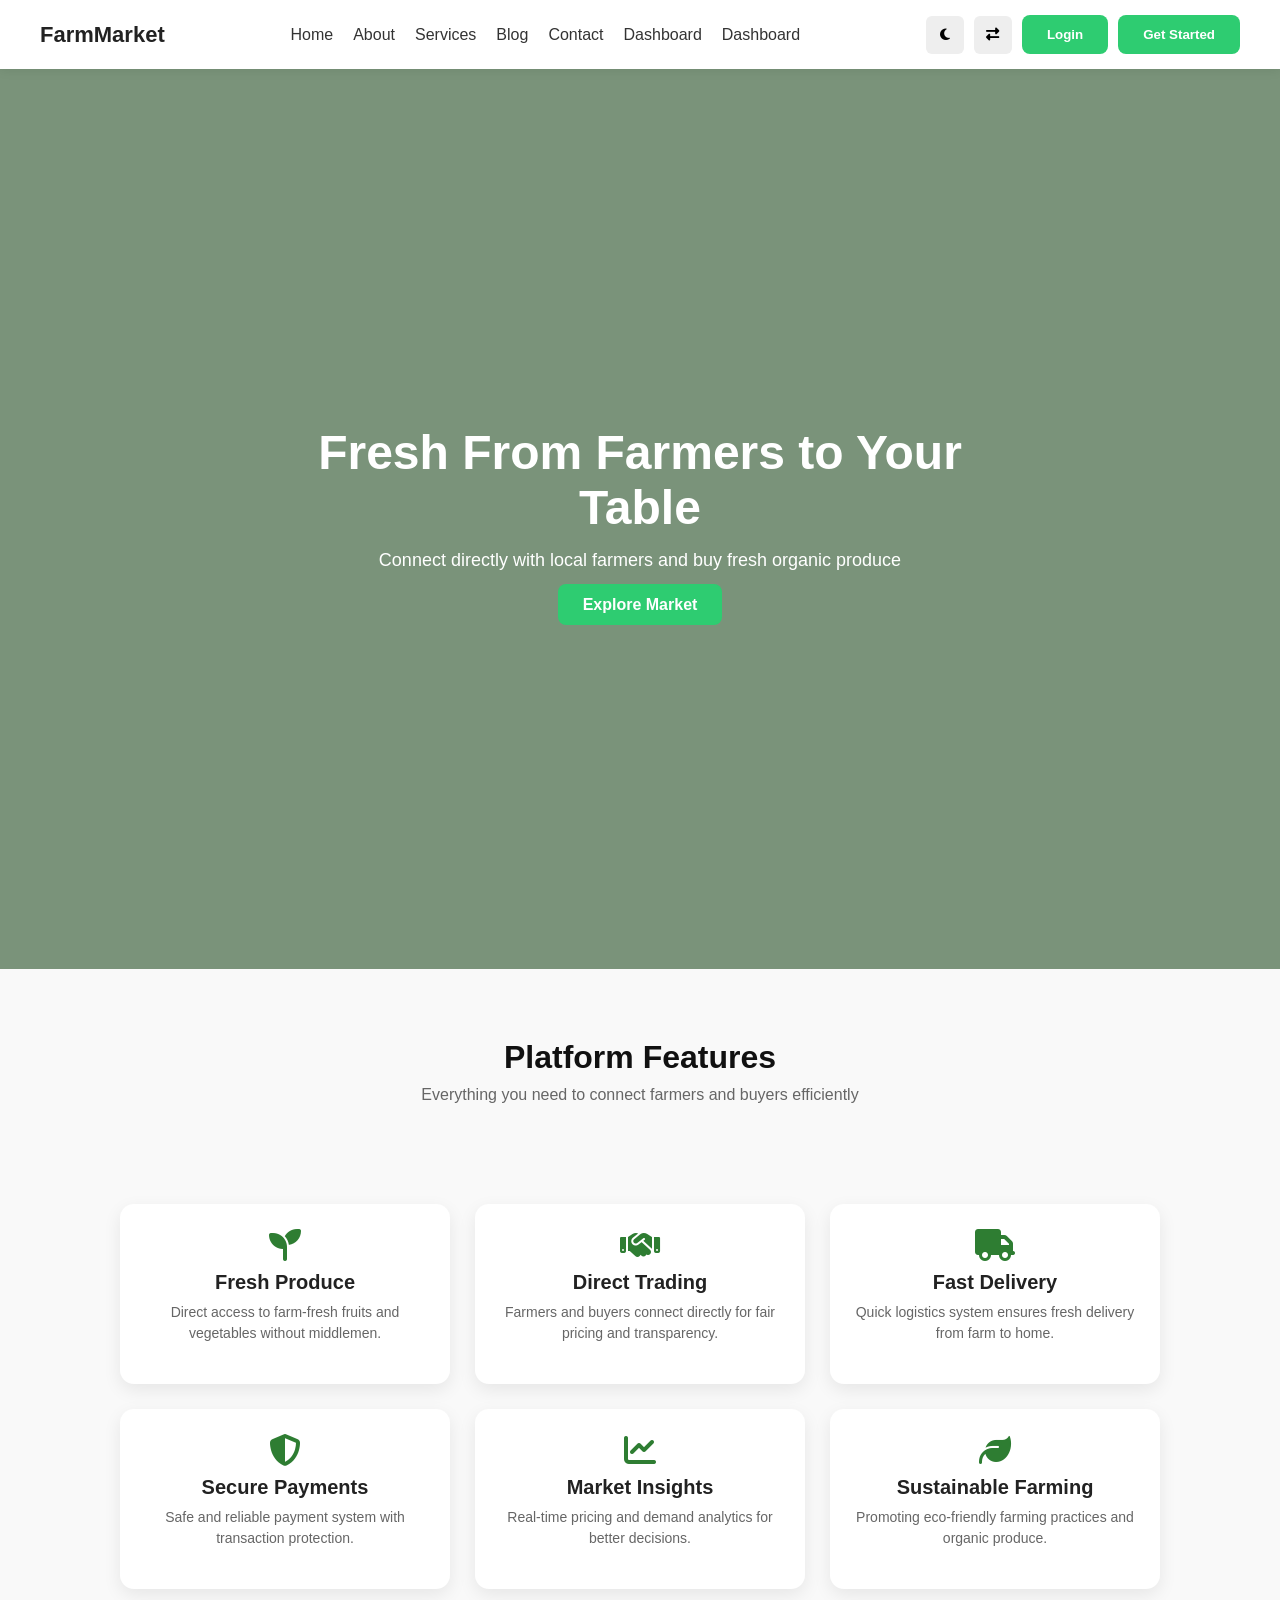
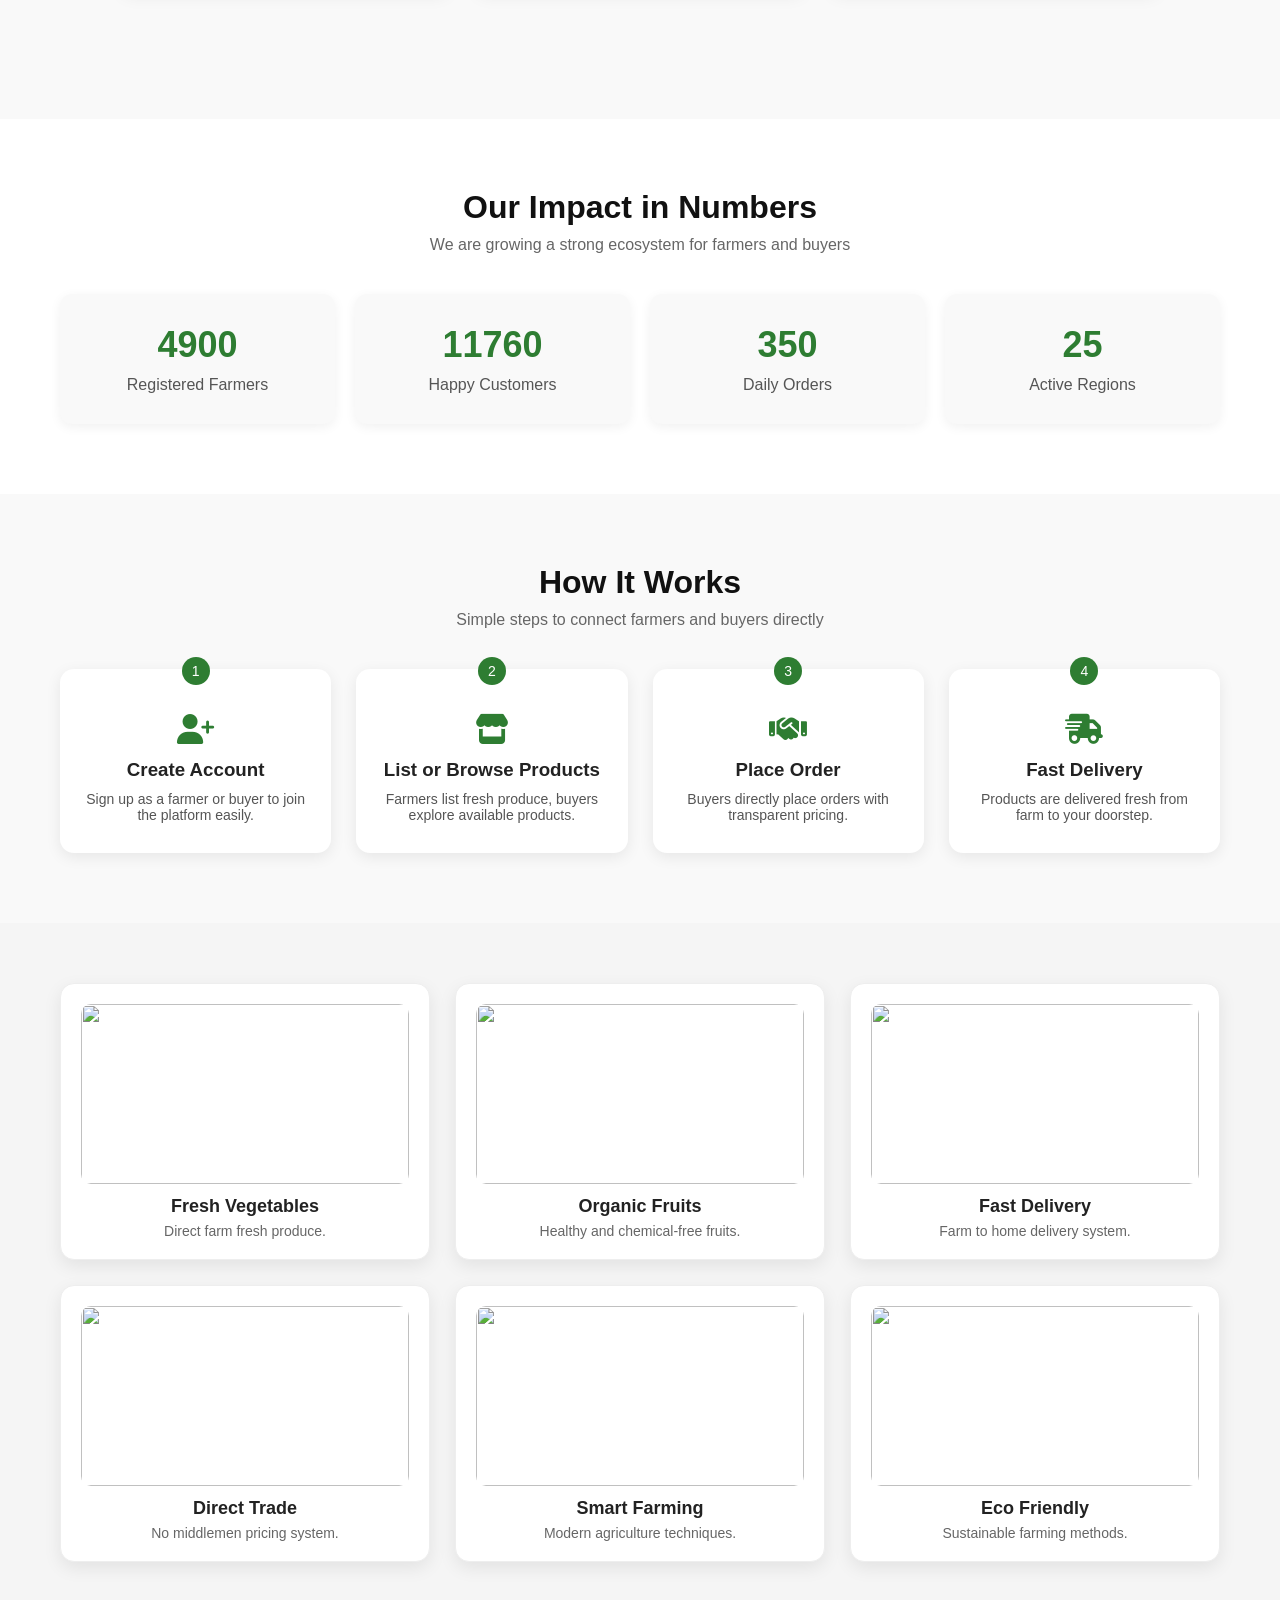
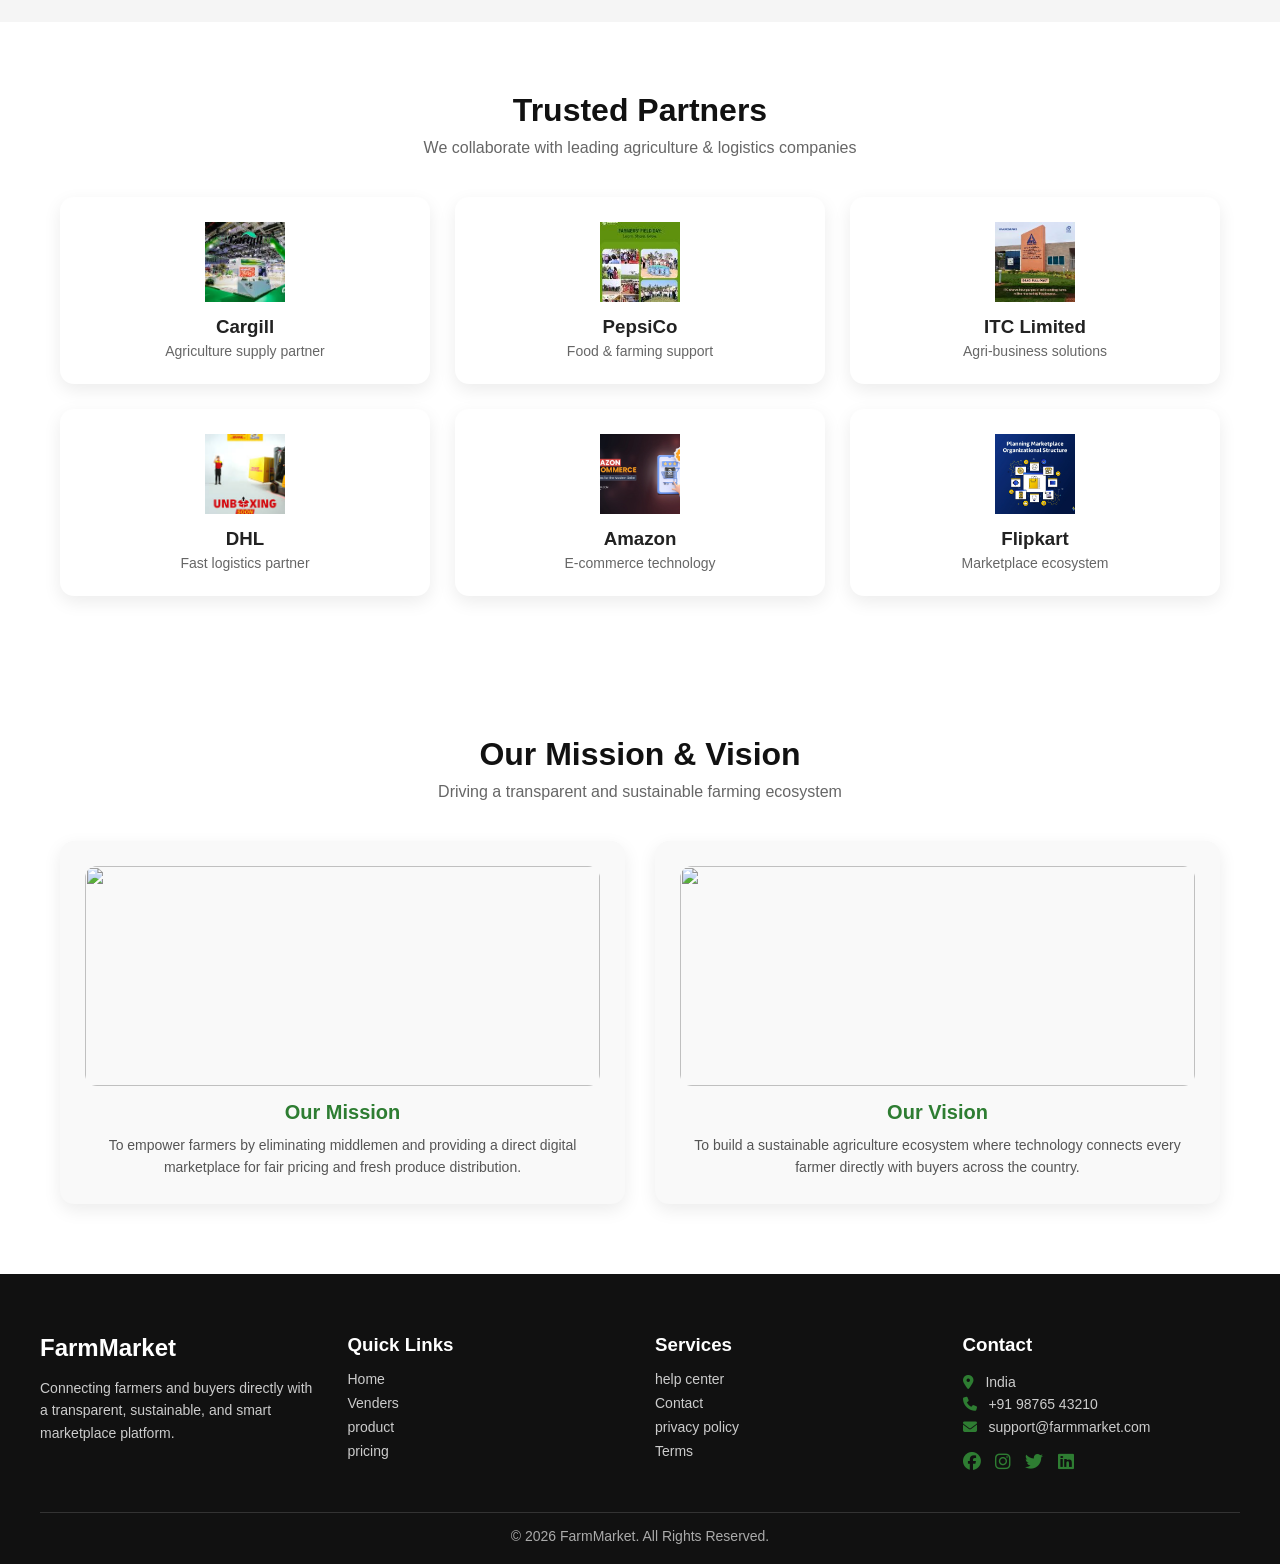
==== about.html @ dd7c1978 "first commit" ====
<!DOCTYPE html>
<html lang="en">

<head>
  <meta charset="UTF-8" />
  <meta name="viewport" content="width=device-width, initial-scale=1.0" />
  <title>Farmers Market - About</title>

  <!-- CSS -->
  <link rel="stylesheet" href="about.css" />

  <!-- ICON LIBRARY -->
  <link href="https://cdnjs.cloudflare.com/ajax/libs/font-awesome/6.5.1/css/all.min.css" rel="stylesheet">
</head>

<body>

<!-- ================= HEADER ================= -->
<header class="header">

  <!-- LOGO -->
  <div class="logo">FarmMarket</div>

  <!-- NAV -->
  <nav class="nav">

    <a href="#">Home</a>
    <a href="#">About</a>
    <a href="#">Services</a>
    <a href="#">Blog</a>
    <a href="#">Contact</a>
    <a href="#">Dashboard</a>

    <!-- DASHBOARD LAST LINK -->
    <a href="#">Dashboard</a>

  </nav>

  <!-- HEADER ACTIONS -->
  <div class="actions">

    <!-- DARK MODE -->
    <button id="darkToggle" class="icon-btn">
      <i class="fa-solid fa-moon"></i>
    </button>

    <!-- RTL -->
    <button class="icon-btn">
      <i class="fa-solid fa-right-left"></i>
    </button>

    <!-- SECONDARY CTA -->
    <button class="btn secondary">Login</button>

    <!-- PRIMARY CTA -->
    <button class="btn primary">Get Started</button>

  </div>

</header>

<section class="hero">
  <div class="hero-overlay">
    <h1>Fresh From Farmers to Your Table</h1>
    <p>Connect directly with local farmers and buy fresh organic produce</p>
    <a href="#" class="btn">Explore Market</a>
  </div>
</section>



 

<!-- ================= FEATURES SECTION ================= -->
<section class="features">

  <div class="section-header">
    <h2 class="h1">Platform Features</h2>
    <p>Everything you need to connect farmers and buyers efficiently</p>
  </div>

  <div class="features-grid">

    <div class="feature-card">
      <i class="fa-solid fa-seedling"></i>
      <h3>Fresh Produce</h3>
      <p>Direct access to farm-fresh fruits and vegetables without middlemen.</p>
    </div>

    <div class="feature-card">
      <i class="fa-solid fa-handshake"></i>
      <h3>Direct Trading</h3>
      <p>Farmers and buyers connect directly for fair pricing and transparency.</p>
    </div>

    <div class="feature-card">
      <i class="fa-solid fa-truck"></i>
      <h3>Fast Delivery</h3>
      <p>Quick logistics system ensures fresh delivery from farm to home.</p>
    </div>

    <div class="feature-card">
      <i class="fa-solid fa-shield-halved"></i>
      <h3>Secure Payments</h3>
      <p>Safe and reliable payment system with transaction protection.</p>
    </div>

    <div class="feature-card">
      <i class="fa-solid fa-chart-line"></i>
      <h3>Market Insights</h3>
      <p>Real-time pricing and demand analytics for better decisions.</p>
    </div>

    <div class="feature-card">
      <i class="fa-solid fa-leaf"></i>
      <h3>Sustainable Farming</h3>
      <p>Promoting eco-friendly farming practices and organic produce.</p>
    </div>

  </div>

</section>

<!-- ================= STATISTICS SECTION ================= -->
<section class="stats">

  <div class="section-header">
    <h2 class="h2">Our Impact in Numbers</h2>
    <p>We are growing a strong ecosystem for farmers and buyers</p>
  </div>

  <div class="stats-grid">

    <div class="stat-card">
      <h3 class="counter" data-target="5000">0</h3>
      <p>Registered Farmers</p>
    </div>

    <div class="stat-card">
      <h3 class="counter" data-target="12000">0</h3>
      <p>Happy Customers</p>
    </div>

    <div class="stat-card">
      <h3 class="counter" data-target="350">0</h3>
      <p>Daily Orders</p>
    </div>

    <div class="stat-card">
      <h3 class="counter" data-target="25">0</h3>
      <p>Active Regions</p>
    </div>

  </div>

</section>

<!-- ================= HOW IT WORKS SECTION ================= -->
<section class="how-it-works">

  <div class="section-header">
    <h2 class="h3">How It Works</h2>
    <p>Simple steps to connect farmers and buyers directly</p>
  </div>

  <div class="steps-grid">

    <div class="step-card">
      <div class="step-number">1</div>
      <i class="fa-solid fa-user-plus"></i>
      <h3>Create Account</h3>
      <p>Sign up as a farmer or buyer to join the platform easily.</p>
    </div>

    <div class="step-card">
      <div class="step-number">2</div>
      <i class="fa-solid fa-store"></i>
      <h3>List or Browse Products</h3>
      <p>Farmers list fresh produce, buyers explore available products.</p>
    </div>

    <div class="step-card">
      <div class="step-number">3</div>
      <i class="fa-solid fa-handshake"></i>
      <h3>Place Order</h3>
      <p>Buyers directly place orders with transparent pricing.</p>
    </div>

    <div class="step-card">
      <div class="step-number">4</div>
      <i class="fa-solid fa-truck-fast"></i>
      <h3>Fast Delivery</h3>
      <p>Products are delivered fresh from farm to your doorstep.</p>
    </div>

  </div>

</section>

<section class="six-grid">

  <div class="card">
    <img src="https://images.unsplash.com/photo-1542838132-92c53300491e" />
 
    <h3>Fresh Vegetables</h3>
    <p>Direct farm fresh produce.</p>
  </div>

  <div class="card">
    <img img src="https://images.unsplash.com/photo-1592982537447-7440770cbfc9" />

    <h3>Organic Fruits</h3>
    <p>Healthy and chemical-free fruits.</p>
  </div>

  <div class="card">
    <img img src="https://images.unsplash.com/photo-1601584115197-04ecc0da31d7" />
 
    <h3>Fast Delivery</h3>
    <p>Farm to home delivery system.</p>
  </div>

  <div class="card">
    <img  src="https://images.unsplash.com/photo-1523741543316-beb7fc7023d8" />

    <h3>Direct Trade</h3>
    <p>No middlemen pricing system.</p>
  </div>

  <div class="card">
    <img img src="https://images.unsplash.com/photo-1587049352851-8d4e89133924" />
 
    <h3>Smart Farming</h3>
    <p>Modern agriculture techniques.</p>
  </div>

  <div class="card">
    <img img src="https://images.unsplash.com/photo-1501004318641-b39e6451bec6" />
    <h3>Eco Friendly</h3>
    <p>Sustainable farming methods.</p>
  </div>

</section>

     
    

<!-- ================= TRUSTED PARTNERS ================= -->
<section class="partners">

  <div class="section-header">
    <h2 class="h4">Trusted Partners</h2>
    <p>We collaborate with leading agriculture & logistics companies</p>
  </div>

  <div class="partners-grid">

    <div class="partner-card">
      <img src="images/t 1 images.jpg"/>
      <h3>Cargill</h3>
      <p>Agriculture supply partner</p>
    </div>

    <div class="partner-card">
      <img src="images/t 2 image.jpg" />
      <h3>PepsiCo</h3>
      <p>Food & farming support</p>
    </div>

    <div class="partner-card">
      <img src="images/t 3 image.jpg" />
      <h3>ITC Limited</h3>
      <p>Agri-business solutions</p>
    </div>

    <div class="partner-card">
      <img src="images/t 4 image.jpg" />
      <h3>DHL</h3>
      <p>Fast logistics partner</p>
    </div>

    <div class="partner-card">
      <img src="images/t 5 image.webp" />
      <h3>Amazon</h3>
      <p>E-commerce technology</p>
    </div>

    <div class="partner-card">
      <img src="images/t 6 image.webp" />
      <h3>Flipkart</h3>
      <p>Marketplace ecosystem</p>
    </div>

  </div>

</section>

<!-- ================= MISSION & VISION ================= -->
<section class="mission-vision">

  <div class="section-header">
    <h2 class="h5">Our Mission & Vision</h2>
    <p>Driving a transparent and sustainable farming ecosystem</p>
  </div>

  <div class="mv-container">

    <!-- MISSION -->
    <div class="mv-card">

      <img src="https://images.unsplash.com/photo-1592982537447-7440770cbfc9" />

      <h3>Our Mission</h3>
      <p>
        To empower farmers by eliminating middlemen and providing a direct
        digital marketplace for fair pricing and fresh produce distribution.
      </p>

    </div>

    <!-- VISION -->
    <div class="mv-card">

      <img src="https://images.unsplash.com/photo-1501004318641-b39e6451bec6" />

      <h3>Our Vision</h3>
      <p>
        To build a sustainable agriculture ecosystem where technology
        connects every farmer directly with buyers across the country.
      </p>

    </div>

  </div>

</section>

<!-- ================= FOOTER ================= -->
<footer class="footer">

  <div class="footer-container">

    <!-- COLUMN 1 -->
    <div class="footer-box">
      <h2>FarmMarket</h2>
      <p>
        Connecting farmers and buyers directly with a transparent,
        sustainable, and smart marketplace platform.
      </p>
    </div>

    <!-- COLUMN 2 -->
    <div class="footer-box">
      <h3>Quick Links</h3>
      <a href="#">Home</a>
      <a href="#">Venders</a>
      <a href="#">product</a>
      <a href="#">pricing</a>
    </div>

    <!-- COLUMN 3 -->
    <div class="footer-box">
      <h3>Services</h3>
      <a href="#">help center</a>
      <a href="#">Contact</a>
      <a href="#">privacy policy</a>
      <a href="#">Terms</a>
    </div>

    <!-- COLUMN 4 -->
    <div class="footer-box">
      <h3>Contact</h3>
      <p><i class="fa-solid fa-location-dot"></i> India</p>
      <p><i class="fa-solid fa-phone"></i> +91 98765 43210</p>
      <p><i class="fa-solid fa-envelope"></i> support@farmmarket.com</p>

      <div class="social-icons">
        <i class="fa-brands fa-facebook"></i>
        <i class="fa-brands fa-instagram"></i>
        <i class="fa-brands fa-twitter"></i>
        <i class="fa-brands fa-linkedin"></i>
      </div>
    </div>

  </div>

  <!-- BOTTOM BAR -->
  <div class="footer-bottom">
    <p>© 2026 FarmMarket. All Rights Reserved.</p>
  </div>

</footer>




    <script src="about.js"></script>
</body>
</html>
---- about.css ----
/* ================= GLOBAL ================= */
* {
  margin: 0;
  padding: 0;
  box-sizing: border-box;
  font-family: sans-serif;
}

body {
  background: #f5f5f5;
  color: #222;
}

/* ================= HEADER ================= */
.header {
  display: flex;
  justify-content: space-between;
  align-items: center;
  padding: 15px 40px;
  background: white;
  box-shadow: 0 2px 10px rgba(0,0,0,0.08);
}

.logo {
  font-size: 22px;
  font-weight: bold;
}

/* NAV */
.nav {
  display: flex;
  gap: 20px;
}

.nav a {
  text-decoration: none;
  color: #333;
  font-weight: 500;
}

/* ACTIONS */
.actions {
  display: flex;
  gap: 10px;
  align-items: center;
}

/* ICON BUTTON */
.icon-btn {
  width: 38px;
  height: 38px;
  border: none;
  border-radius: 6px;
  cursor: pointer;
  background: #eee;
}

/* BUTTONS */
.btn {
  padding: 10px 16px;
  border-radius: 6px;
  border: none;
  cursor: pointer;
}

.primary {
  background: #2e7d32;
  color: white;
}

.secondary {
  background: #e0e0e0;
  color: #333;
}

.hero {
  height: 100vh;
  background-image: url('https://images.unsplash.com/photo-1601004890684-d8cbf643f5f2');
  background-size: cover;
  background-position: center;
  background-repeat: no-repeat;
  position: relative;
  display: flex;
  align-items: center;
  justify-content: center;
}

/* Dark overlay for text readability */
.hero::before {
  content: "";
  position: absolute;
  top: 0;
  left: 0;
  width: 100%;
  height: 100%;
  background: rgba(0, 50, 0, 0.5);
}

/* Content */
.hero-overlay {
  position: relative;
  text-align: center;
  color: white;
  max-width: 700px;
  padding: 20px;
}

.hero-overlay h1 {
  font-size: 48px;
  margin-bottom: 15px;
}

.hero-overlay p {
  font-size: 18px;
  margin-bottom: 25px;
}

.btn {
  background: #2ecc71;
  color: white;
  padding: 12px 25px;
  text-decoration: none;
  border-radius: 8px;
  font-weight: bold;
}

.btn:hover {
  background: #27ae60;
}





 

/* ================= DARK MODE ================= */
body.dark {
  background: #121212;
  color: white;
}

body.dark .header {
  background: #1e1e1e;
}

body.dark .nav a {
  color: white;
}

/* ================= FEATURES SECTION ================= */
.features {
  padding: 70px 60px;
  background: #f9f9f9;
}

.section-header {
  text-align: center;
  margin-bottom: 40px;
}

.section-header h2 {
  font-size: 32px;
  margin-bottom: 10px;
}

.section-header p {
  color: #666;
}

/* GRID */
.features-grid {
  display: grid;
  grid-template-columns: repeat(3, 1fr);
  gap: 25px;
}

/* CARD */
.feature-card {
  background: white;
  padding: 25px;
  border-radius: 12px;
  text-align: center;
  box-shadow: 0 4px 15px rgba(0,0,0,0.08);
  transition: 0.3s ease;
}

.feature-card i {
  font-size: 28px;
  color: #2e7d32;
  margin-bottom: 15px;
}

.feature-card h3 {
  margin-bottom: 10px;
}

.feature-card p {
  font-size: 14px;
  color: #555;
}

/* HOVER EFFECT */
.feature-card:hover {
  transform: translateY(-6px);
}

/* ================= RESPONSIVE ================= */
@media (max-width: 900px) {
  .features-grid {
    grid-template-columns: repeat(2, 1fr);
  }
}

@media (max-width: 600px) {
  .features-grid {
    grid-template-columns: 1fr;
  }
}

/* ================= STATS SECTION ================= */
.stats {
  padding: 70px 60px;
  background: white;
}

.stats-grid {
  display: grid;
  grid-template-columns: repeat(4, 1fr);
  gap: 20px;
  margin-top: 40px;
}

.stat-card {
  background: #f9f9f9;
  padding: 30px;
  text-align: center;
  border-radius: 12px;
  box-shadow: 0 3px 12px rgba(0,0,0,0.06);
  transition: 0.3s ease;
}

.stat-card h3 {
  font-size: 36px;
  color: #2e7d32;
  margin-bottom: 10px;
}

.stat-card p {
  color: #555;
}

.stat-card:hover {
  transform: translateY(-5px);
}

/* ================= RESPONSIVE ================= */
@media (max-width: 900px) {
  .stats-grid {
    grid-template-columns: repeat(2, 1fr);
  }
}

@media (max-width: 600px) {
  .stats-grid {
    grid-template-columns: 1fr;
  }
}


/* ================= HOW IT WORKS ================= */
.how-it-works {
  padding: 70px 60px;
  background: #f9f9f9;
}

/* GRID */
.steps-grid {
  display: grid;
  grid-template-columns: repeat(4, 1fr);
  gap: 25px;
  margin-top: 40px;
}

/* CARD */
.step-card {
  background: white;
  padding: 30px 20px;
  text-align: center;
  border-radius: 14px;
  box-shadow: 0 4px 15px rgba(0,0,0,0.08);
  position: relative;
  transition: 0.3s ease;
}

.step-card i {
  font-size: 30px;
  color: #2e7d32;
  margin: 15px 0;
}

.step-card h3 {
  margin-bottom: 10px;
}

.step-card p {
  font-size: 14px;
  color: #555;
}

/* STEP NUMBER */
.step-number {
  position: absolute;
  top: -12px;
  left: 50%;
  transform: translateX(-50%);
  background: #2e7d32;
  color: white;
  width: 28px;
  height: 28px;
  border-radius: 50%;
  font-size: 14px;
  display: flex;
  align-items: center;
  justify-content: center;
}

/* HOVER */
.step-card:hover {
  transform: translateY(-6px);
}

/* ================= RESPONSIVE ================= */
@media (max-width: 900px) {
  .steps-grid {
    grid-template-columns: repeat(2, 1fr);
  }
}

@media (max-width: 600px) {
  .steps-grid {
    grid-template-columns: 1fr;
  }
}

/* ================= FEATURE GRID WRAPPER ================= */
.features-grid {
  display: grid;
  grid-template-columns: repeat(3, 1fr);
  gap: 25px;
  padding: 60px;
}

/* ================= FEATURE CARD ================= */
.feature-card {
  background: #ffffff;
  border-radius: 14px;
  padding: 25px;
  text-align: center;
  box-shadow: 0 6px 18px rgba(0,0,0,0.08);
  transition: all 0.4s ease;
  overflow: hidden;
  position: relative;
}

/* HOVER EFFECT */
.feature-card:hover {
  transform: translateY(-8px);
  box-shadow: 0 12px 25px rgba(0,0,0,0.12);
}

/* ================= ICON ================= */
.feature-card i {
  font-size: 32px;
  color: #2e7d32;
  margin-bottom: 10px;
  display: block;
}

/* ================= TITLE ================= */
.feature-card h3 {
  font-size: 20px;
  margin-bottom: 8px;
  color: #222;
}

/* ================= DESCRIPTION ================= */
.feature-card p {
  font-size: 14px;
  color: #666;
  margin-bottom: 15px;
  line-height: 1.5;
}



/* ================= GRID WRAPPER ================= */
.six-grid {
  display: grid;
  grid-template-columns: repeat(3, 1fr);
  gap: 25px;

  /* OUTER SPACE (MARGIN AREA) */
  padding: 60px;
}

/* ================= CARD (BOX MODEL CORE) ================= */
.card {
  /* 🟨 CONTENT SIZE */
  width: 100%;

  /* 🟨 INNER SPACE */
  padding: 20px;

  /* 🟥 BORDER */
  border: 1px solid #eee;

  /* 🟪 OUTER SPACE handled by GRID GAP */

  /* 🎯 STYLE */
  background: #fff;
  border-radius: 14px;

  /* 🌑 SHADOW */
  box-shadow: 0 6px 18px rgba(0,0,0,0.08);

  /* IMPORTANT BOX MODEL FIX */
  box-sizing: border-box;

  text-align: center;
  transition: 0.3s ease;
}

/* ================= IMAGE BOX MODEL ================= */
.card img {
  width: 100%;
  height: 180px;

  /* INNER IMAGE FIT */
  object-fit: cover;

  border-radius: 10px;

  /* SPACE BETWEEN IMAGE & TEXT */
  margin-bottom: 12px;
}

/* ================= TEXT ================= */
.card h3 {
  margin-bottom: 6px;
  font-size: 18px;
}

.card p {
  font-size: 14px;
  color: #666;
}

/* ================= HOVER EFFECT ================= */
.card:hover {
  transform: translateY(-6px);
  box-shadow: 0 12px 25px rgba(0,0,0,0.12);
}

/* ================= RESPONSIVE ================= */
@media (max-width: 900px) {
  .six-grid {
    grid-template-columns: repeat(2, 1fr);
  }
}

@media (max-width: 600px) {
  .six-grid {
    grid-template-columns: 1fr;
  }
}


  /* ================= PARTNERS SECTION ================= */
.partners {
  padding: 70px 60px;
  background: #fff;
}

/* GRID */
.partners-grid {
  display: grid;
  grid-template-columns: repeat(6, 1fr);
  gap: 25px;
  margin-top: 40px;
}

/* CARD */
.partner-card {
  background: #f9f9f9;
  padding: 20px;
  border-radius: 12px;
  text-align: center;
  box-shadow: 0 4px 12px rgba(0,0,0,0.05);
  transition: 0.3s ease;
}

/* LOGO */
.partner-card img {
  width: 100%;
  height: 50px;
  object-fit: contain;
}

/* HOVER */
.partner-card:hover {
  transform: translateY(-5px);
}

/* RESPONSIVE */
@media (max-width: 900px) {
  .partners-grid {
    grid-template-columns: repeat(3, 1fr);
  }
}

@media (max-width: 600px) {
  .partners-grid {
    grid-template-columns: repeat(2, 1fr);
  }
}


./* ================= PARTNERS SECTION ================= */
.partners {
  padding: 70px 60px;
  background: #f9f9f9;
}

/* HEADER */
.section-header {
  text-align: center;
  margin-bottom: 40px;
}

.section-header h2 {
  font-size: 32px;
}

.section-header p {
  color: #666;
}

/* GRID */
.partners-grid {
  display: grid;
  grid-template-columns: repeat(3, 1fr);
  gap: 25px;
}

/* CARD */
.partner-card {
  background: #fff;
  padding: 25px;
  border-radius: 14px;
  text-align: center;
  box-shadow: 0 6px 18px rgba(0,0,0,0.08);
  transition: 0.3s ease;
}

/* IMAGE */
.partner-card img {
  width: 80px;
  height: 80px;
  object-fit: cover;
  margin-bottom: 10px;
}

/* HOVER */
.partner-card:hover {
  transform: translateY(-6px);
}

/* TEXT */
.partner-card h3 {
  margin-bottom: 5px;
}

.partner-card p {
  font-size: 14px;
  color: #666;
}

/* RESPONSIVE */
@media (max-width: 900px) {
  .partners-grid {
    grid-template-columns: repeat(2, 1fr);
  }
}

@media (max-width: 600px) {
  .partners-grid {
    grid-template-columns: 1fr;
  }
}

/* ================= MISSION & VISION ================= */
.mission-vision {
  padding: 70px 60px;
  background: #fff;
}

/* CONTAINER */
.mv-container {
  display: grid;
  grid-template-columns: repeat(2, 1fr);
  gap: 30px;
  margin-top: 40px;
}

/* CARD */
.mv-card {
  background: #f9f9f9;
  border-radius: 14px;
  padding: 25px;
  text-align: center;
  box-shadow: 0 6px 18px rgba(0,0,0,0.08);
  transition: 0.3s ease;
}

/* HOVER */
.mv-card:hover {
  transform: translateY(-6px);
}

/* IMAGE */
.mv-card img {
  width: 100%;
  height: 220px;
  object-fit: cover;
  border-radius: 12px;
  margin-bottom: 15px;
}

/* TITLE */
.mv-card h3 {
  margin-bottom: 10px;
  font-size: 20px;
  color: #2e7d32;
}

/* TEXT */
.mv-card p {
  font-size: 14px;
  color: #555;
  line-height: 1.6;
}

/* RESPONSIVE */
@media (max-width: 900px) {
  .mv-container {
    grid-template-columns: 1fr;
  }
}

/* ================= FOOTER ================= */
.footer {
  background: #111;
  color: #fff;
  padding: 60px 40px 20px;
}

/* GRID CONTAINER */
.footer-container {
  display: grid;
  grid-template-columns: repeat(4, 1fr);
  gap: 30px;
}

/* BOX */
.footer-box h2,
.footer-box h3 {
  margin-bottom: 15px;
}

.footer-box p {
  font-size: 14px;
  color: #ccc;
  line-height: 1.6;
}

/* LINKS */
.footer-box a {
  display: block;
  color: #ccc;
  text-decoration: none;
  margin-bottom: 8px;
  font-size: 14px;
}

.footer-box a:hover {
  color: #2e7d32;
}

/* ICONS */
.footer-box i {
  margin-right: 8px;
  color: #2e7d32;
}

/* SOCIAL ICONS */
.social-icons {
  margin-top: 15px;
}

.social-icons i {
  font-size: 18px;
  margin-right: 10px;
  cursor: pointer;
  transition: 0.3s;
}

.social-icons i:hover {
  color: #2e7d32;
  transform: scale(1.2);
}

/* BOTTOM BAR */
.footer-bottom {
  text-align: center;
  margin-top: 40px;
  padding-top: 15px;
  border-top: 1px solid #333;
  font-size: 14px;
  color: #aaa;
}

/* RESPONSIVE */
@media (max-width: 900px) {
  .footer-container {
    grid-template-columns: repeat(2, 1fr);
  }
}

@media (max-width: 600px) {
  .footer-container {
    grid-template-columns: 1fr;
  }
}

.h1{
  color: #111;
}
.h2{
  color: #111;
}
.h3{
  color: #111;
}
.h4{
color: #111;
}
.h5{
  color: #111;
}
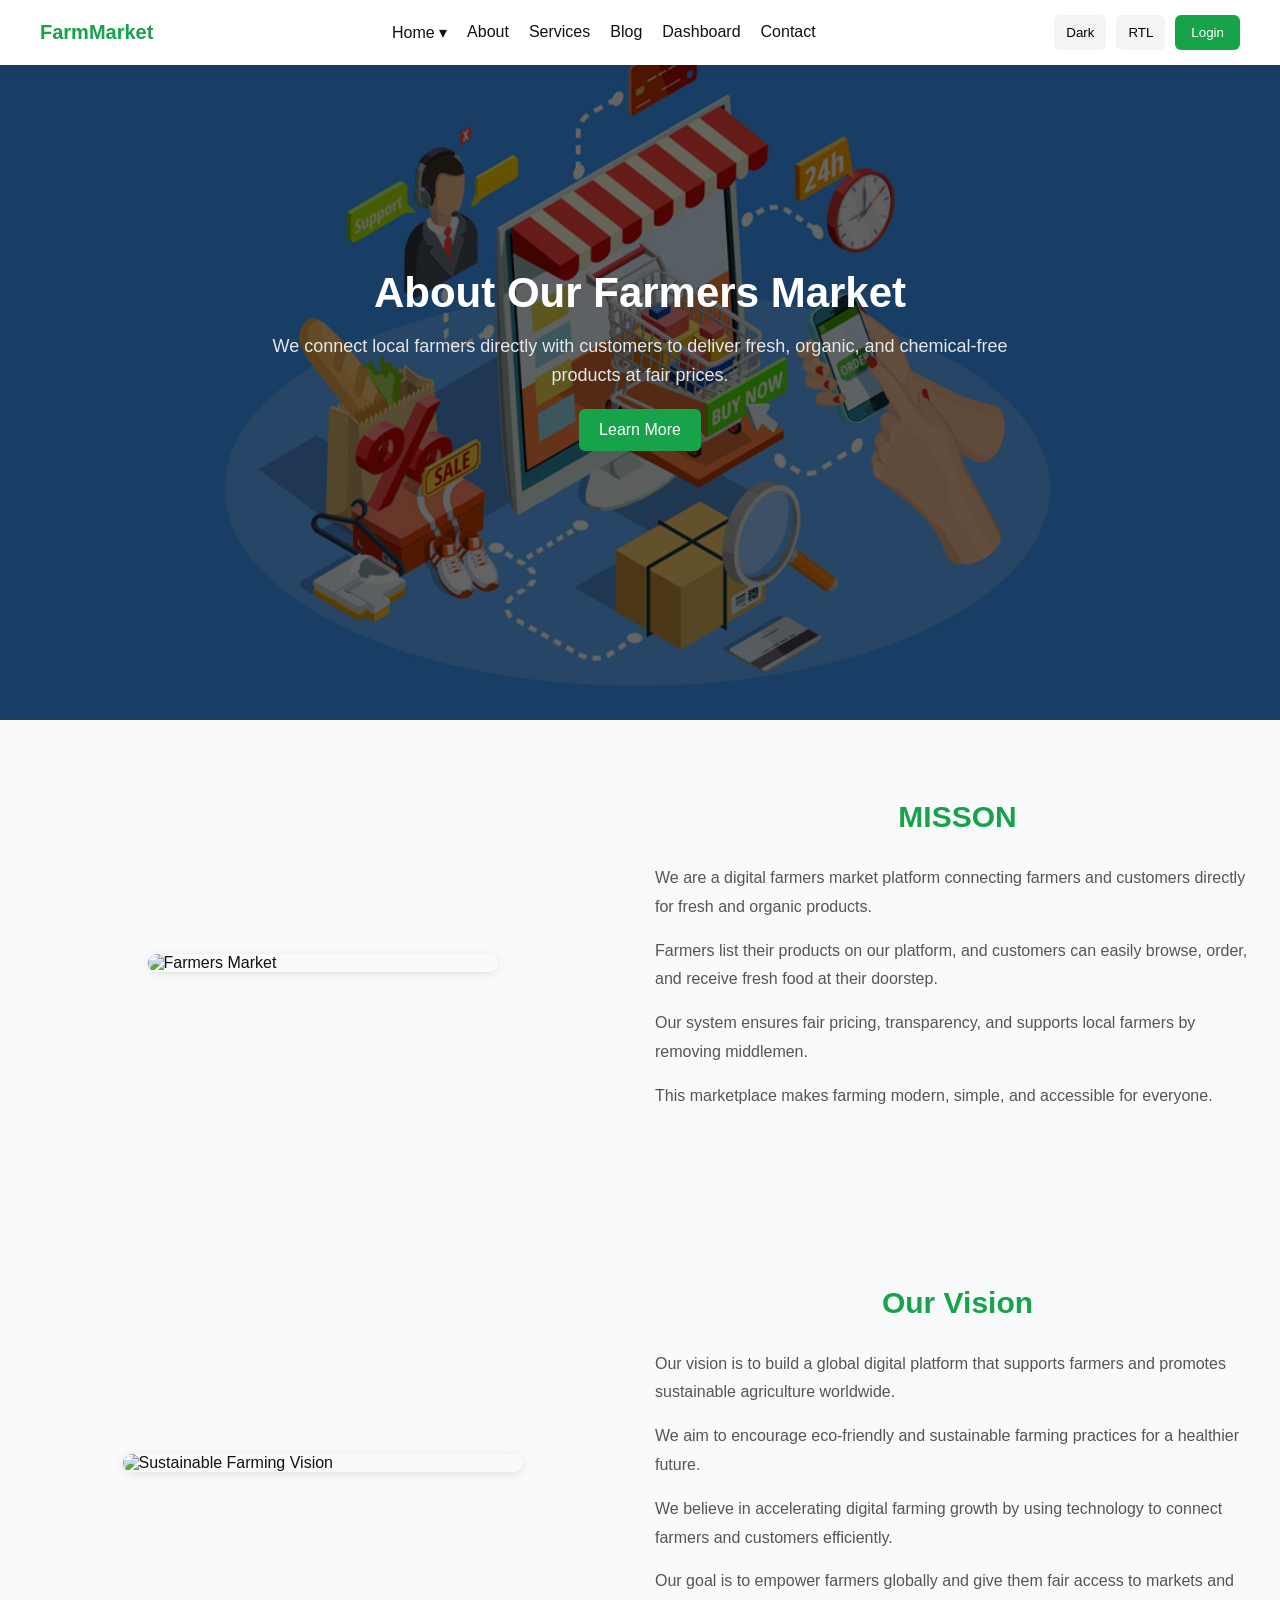
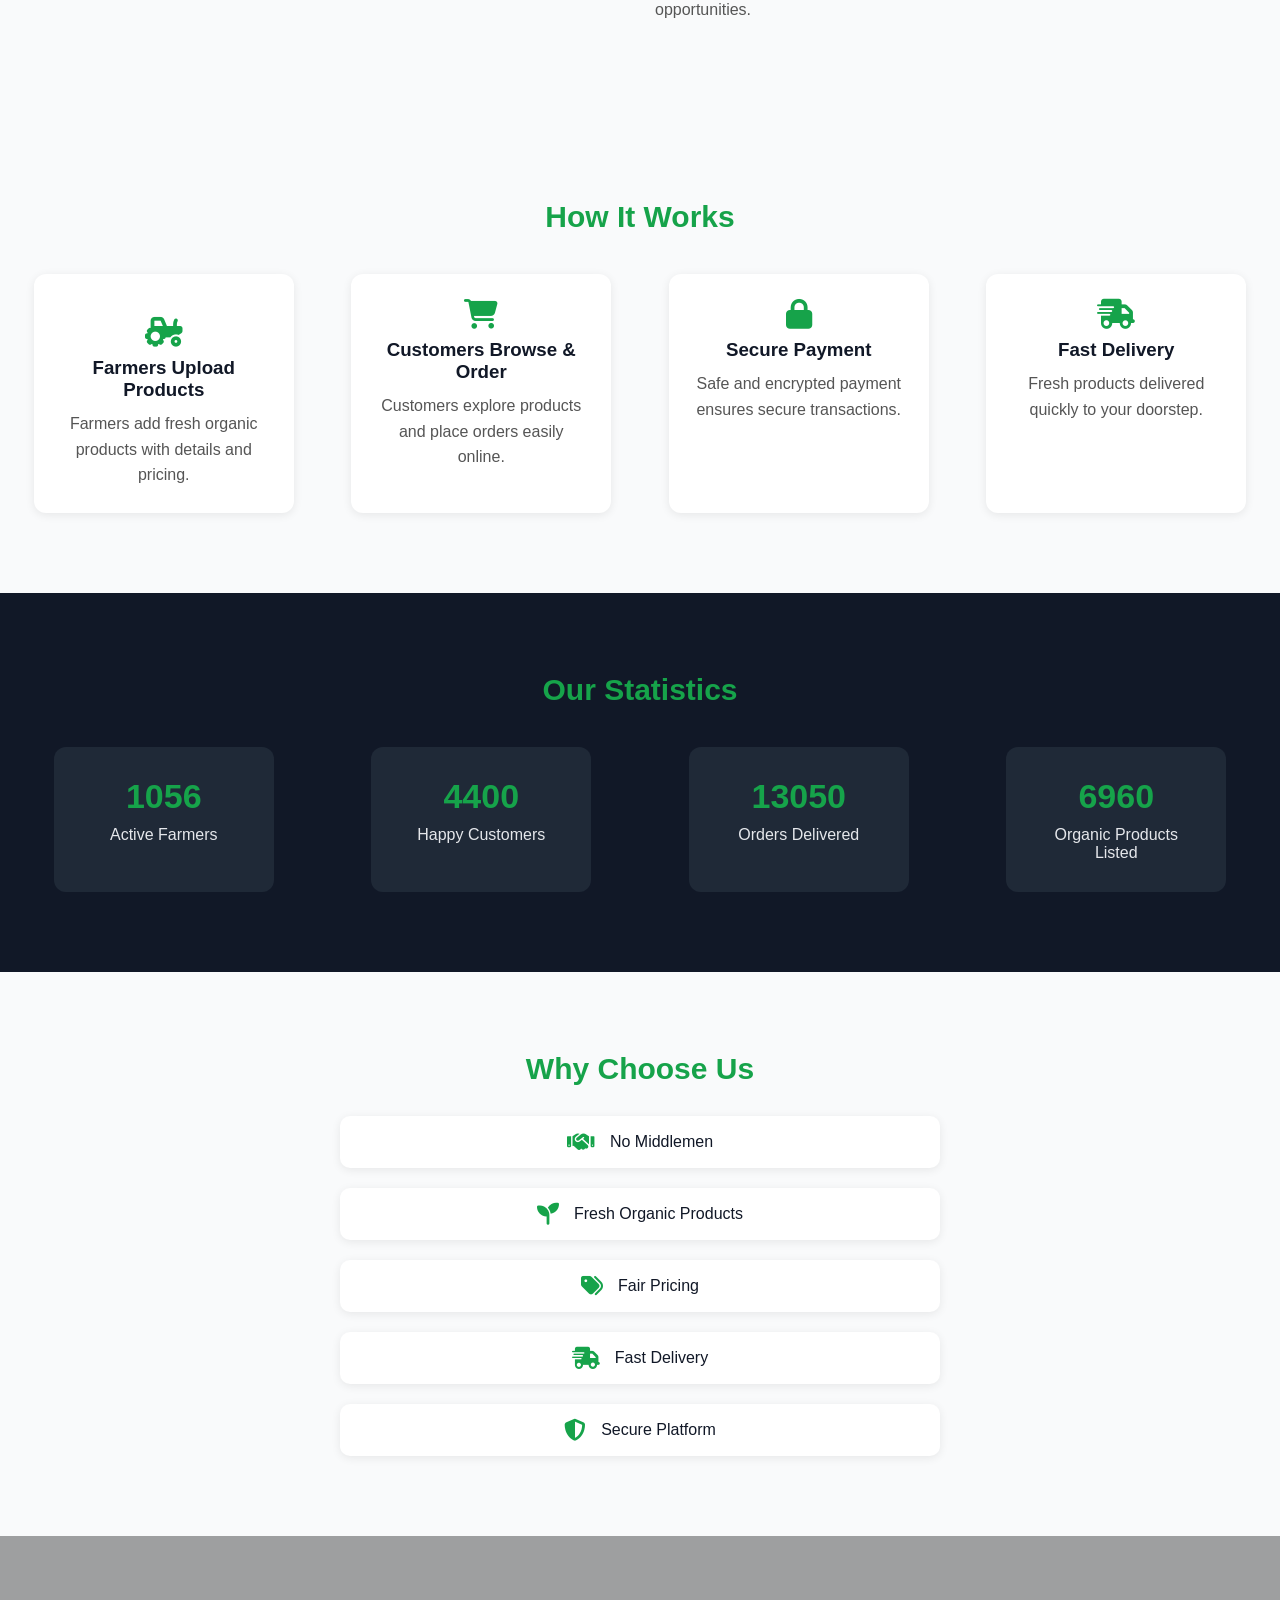
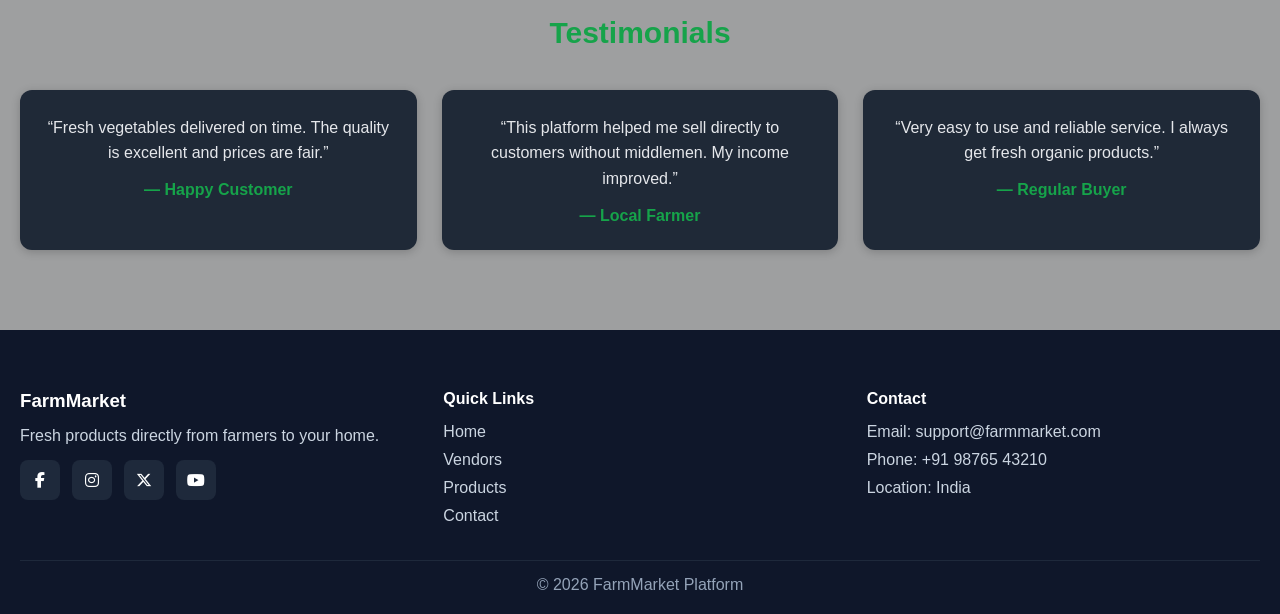
==== commit de1324c2: "first commit" ====
--- a/about.html
+++ b/about.html
@@ -1,399 +1,347 @@
 <!DOCTYPE html>
 <html lang="en">
-
 <head>
-  <meta charset="UTF-8" />
-  <meta name="viewport" content="width=device-width, initial-scale=1.0" />
-  <title>Farmers Market - About</title>
-
-  <!-- CSS -->
-  <link rel="stylesheet" href="about.css" />
-
-  <!-- ICON LIBRARY -->
-  <link href="https://cdnjs.cloudflare.com/ajax/libs/font-awesome/6.5.1/css/all.min.css" rel="stylesheet">
+<meta charset="UTF-8">
+<meta name="viewport" content="width=device-width, initial-scale=1.0">
+<title>Farmers Market Platform</title>
+
+<link rel="stylesheet" href="about.css">
+<link rel="stylesheet" href="https://cdnjs.cloudflare.com/ajax/libs/font-awesome/6.5.1/css/all.min.css">
+
 </head>
 
 <body>
 
 <!-- ================= HEADER ================= -->
 <header class="header">
-
-  <!-- LOGO -->
-  <div class="logo">FarmMarket</div>
-
-  <!-- NAV -->
-  <nav class="nav">
-
-    <a href="#">Home</a>
-    <a href="#">About</a>
-    <a href="#">Services</a>
-    <a href="#">Blog</a>
-    <a href="#">Contact</a>
-    <a href="#">Dashboard</a>
-
-    <!-- DASHBOARD LAST LINK -->
-    <a href="#">Dashboard</a>
-
-  </nav>
-
-  <!-- HEADER ACTIONS -->
-  <div class="actions">
-
-    <!-- DARK MODE -->
-    <button id="darkToggle" class="icon-btn">
-      <i class="fa-solid fa-moon"></i>
-    </button>
-
-    <!-- RTL -->
-    <button class="icon-btn">
-      <i class="fa-solid fa-right-left"></i>
-    </button>
-
-    <!-- SECONDARY CTA -->
-    <button class="btn secondary">Login</button>
-
-    <!-- PRIMARY CTA -->
-    <button class="btn primary">Get Started</button>
-
-  </div>
-
+  <div class="container nav">
+
+    <div class="logo">FarmMarket</div>
+
+    <nav class="navbar" id="navbar">
+      <div class="dropdown">
+<a href="#home" class="drop-btn">Home ▾</a>
+ 
+<div class="dropdown-content">
+<a href="#home1">Home 1</a>
+<a href="#home2">Home 2</a>
+</div>
+</div>
+      <a href="about.html">About</a>
+      <a href="services.html">Services</a>
+      <a href="Blog">Blog</a>
+      
+      <a href="#Dashboard">Dashboard</a>
+      <a href="#contact">Contact</a>
+    </nav>
+
+    <div class="actions">
+
+       <button id="themeBtn" class="btn">Dark</button>
+      <button id="rtlBtn" class="btn">RTL</button>
+      <!-- CTA -->
+      <button class="primary-btn">Login</button>
+
+    </div>
+
+  </div>
 </header>
 
-<section class="hero">
-  <div class="hero-overlay">
-    <h1>Fresh From Farmers to Your Table</h1>
-    <p>Connect directly with local farmers and buy fresh organic produce</p>
-    <a href="#" class="btn">Explore Market</a>
-  </div>
-</section>
-
-
-
- 
-
-<!-- ================= FEATURES SECTION ================= -->
-<section class="features">
-
-  <div class="section-header">
-    <h2 class="h1">Platform Features</h2>
-    <p>Everything you need to connect farmers and buyers efficiently</p>
-  </div>
-
-  <div class="features-grid">
-
-    <div class="feature-card">
-      <i class="fa-solid fa-seedling"></i>
-      <h3>Fresh Produce</h3>
-      <p>Direct access to farm-fresh fruits and vegetables without middlemen.</p>
-    </div>
-
-    <div class="feature-card">
-      <i class="fa-solid fa-handshake"></i>
-      <h3>Direct Trading</h3>
-      <p>Farmers and buyers connect directly for fair pricing and transparency.</p>
-    </div>
-
-    <div class="feature-card">
-      <i class="fa-solid fa-truck"></i>
-      <h3>Fast Delivery</h3>
-      <p>Quick logistics system ensures fresh delivery from farm to home.</p>
-    </div>
-
-    <div class="feature-card">
-      <i class="fa-solid fa-shield-halved"></i>
-      <h3>Secure Payments</h3>
-      <p>Safe and reliable payment system with transaction protection.</p>
-    </div>
-
-    <div class="feature-card">
-      <i class="fa-solid fa-chart-line"></i>
-      <h3>Market Insights</h3>
-      <p>Real-time pricing and demand analytics for better decisions.</p>
-    </div>
-
-    <div class="feature-card">
-      <i class="fa-solid fa-leaf"></i>
-      <h3>Sustainable Farming</h3>
-      <p>Promoting eco-friendly farming practices and organic produce.</p>
-    </div>
-
-  </div>
-
-</section>
-
-<!-- ================= STATISTICS SECTION ================= -->
-<section class="stats">
-
-  <div class="section-header">
-    <h2 class="h2">Our Impact in Numbers</h2>
-    <p>We are growing a strong ecosystem for farmers and buyers</p>
-  </div>
-
-  <div class="stats-grid">
-
-    <div class="stat-card">
-      <h3 class="counter" data-target="5000">0</h3>
-      <p>Registered Farmers</p>
-    </div>
-
-    <div class="stat-card">
-      <h3 class="counter" data-target="12000">0</h3>
-      <p>Happy Customers</p>
-    </div>
-
-    <div class="stat-card">
-      <h3 class="counter" data-target="350">0</h3>
-      <p>Daily Orders</p>
-    </div>
-
-    <div class="stat-card">
-      <h3 class="counter" data-target="25">0</h3>
-      <p>Active Regions</p>
-    </div>
-
-  </div>
-
-</section>
-
-<!-- ================= HOW IT WORKS SECTION ================= -->
-<section class="how-it-works">
-
-  <div class="section-header">
-    <h2 class="h3">How It Works</h2>
-    <p>Simple steps to connect farmers and buyers directly</p>
-  </div>
-
-  <div class="steps-grid">
-
-    <div class="step-card">
-      <div class="step-number">1</div>
-      <i class="fa-solid fa-user-plus"></i>
-      <h3>Create Account</h3>
-      <p>Sign up as a farmer or buyer to join the platform easily.</p>
-    </div>
-
-    <div class="step-card">
-      <div class="step-number">2</div>
-      <i class="fa-solid fa-store"></i>
-      <h3>List or Browse Products</h3>
-      <p>Farmers list fresh produce, buyers explore available products.</p>
-    </div>
-
-    <div class="step-card">
-      <div class="step-number">3</div>
-      <i class="fa-solid fa-handshake"></i>
-      <h3>Place Order</h3>
-      <p>Buyers directly place orders with transparent pricing.</p>
-    </div>
-
-    <div class="step-card">
-      <div class="step-number">4</div>
-      <i class="fa-solid fa-truck-fast"></i>
-      <h3>Fast Delivery</h3>
-      <p>Products are delivered fresh from farm to your doorstep.</p>
-    </div>
-
-  </div>
-
-</section>
-
-<section class="six-grid">
-
-  <div class="card">
-    <img src="https://images.unsplash.com/photo-1542838132-92c53300491e" />
- 
-    <h3>Fresh Vegetables</h3>
-    <p>Direct farm fresh produce.</p>
-  </div>
-
-  <div class="card">
-    <img img src="https://images.unsplash.com/photo-1592982537447-7440770cbfc9" />
-
-    <h3>Organic Fruits</h3>
-    <p>Healthy and chemical-free fruits.</p>
-  </div>
-
-  <div class="card">
-    <img img src="https://images.unsplash.com/photo-1601584115197-04ecc0da31d7" />
- 
-    <h3>Fast Delivery</h3>
-    <p>Farm to home delivery system.</p>
-  </div>
-
-  <div class="card">
-    <img  src="https://images.unsplash.com/photo-1523741543316-beb7fc7023d8" />
-
-    <h3>Direct Trade</h3>
-    <p>No middlemen pricing system.</p>
-  </div>
-
-  <div class="card">
-    <img img src="https://images.unsplash.com/photo-1587049352851-8d4e89133924" />
- 
-    <h3>Smart Farming</h3>
-    <p>Modern agriculture techniques.</p>
-  </div>
-
-  <div class="card">
-    <img img src="https://images.unsplash.com/photo-1501004318641-b39e6451bec6" />
-    <h3>Eco Friendly</h3>
-    <p>Sustainable farming methods.</p>
-  </div>
-
-</section>
-
-     
-    
-
-<!-- ================= TRUSTED PARTNERS ================= -->
-<section class="partners">
-
-  <div class="section-header">
-    <h2 class="h4">Trusted Partners</h2>
-    <p>We collaborate with leading agriculture & logistics companies</p>
-  </div>
-
-  <div class="partners-grid">
-
-    <div class="partner-card">
-      <img src="images/t 1 images.jpg"/>
-      <h3>Cargill</h3>
-      <p>Agriculture supply partner</p>
-    </div>
-
-    <div class="partner-card">
-      <img src="images/t 2 image.jpg" />
-      <h3>PepsiCo</h3>
-      <p>Food & farming support</p>
-    </div>
-
-    <div class="partner-card">
-      <img src="images/t 3 image.jpg" />
-      <h3>ITC Limited</h3>
-      <p>Agri-business solutions</p>
-    </div>
-
-    <div class="partner-card">
-      <img src="images/t 4 image.jpg" />
-      <h3>DHL</h3>
-      <p>Fast logistics partner</p>
-    </div>
-
-    <div class="partner-card">
-      <img src="images/t 5 image.webp" />
-      <h3>Amazon</h3>
-      <p>E-commerce technology</p>
-    </div>
-
-    <div class="partner-card">
-      <img src="images/t 6 image.webp" />
-      <h3>Flipkart</h3>
-      <p>Marketplace ecosystem</p>
-    </div>
-
-  </div>
-
-</section>
-
-<!-- ================= MISSION & VISION ================= -->
-<section class="mission-vision">
-
-  <div class="section-header">
-    <h2 class="h5">Our Mission & Vision</h2>
-    <p>Driving a transparent and sustainable farming ecosystem</p>
-  </div>
-
-  <div class="mv-container">
-
-    <!-- MISSION -->
-    <div class="mv-card">
-
-      <img src="https://images.unsplash.com/photo-1592982537447-7440770cbfc9" />
-
-      <h3>Our Mission</h3>
-      <p>
-        To empower farmers by eliminating middlemen and providing a direct
-        digital marketplace for fair pricing and fresh produce distribution.
-      </p>
-
-    </div>
-
-    <!-- VISION -->
-    <div class="mv-card">
-
-      <img src="https://images.unsplash.com/photo-1501004318641-b39e6451bec6" />
-
-      <h3>Our Vision</h3>
-      <p>
-        To build a sustainable agriculture ecosystem where technology
-        connects every farmer directly with buyers across the country.
-      </p>
-
-    </div>
-
-  </div>
-
-</section>
-
-<!-- ================= FOOTER ================= -->
+<section class="about-hero" id="about">
+
+  <div class="about-overlay"></div>
+
+  <div class="container about-hero-content">
+
+    <h1>About Our Farmers Market</h1>
+
+    <p>
+      We connect local farmers directly with customers to deliver fresh,
+      organic, and chemical-free products at fair prices.
+    </p>
+
+    <button class="about-btn">Learn More</button>
+
+  </div>
+
+</section>
+
+<section class="section who-we-are" id="who">
+
+  <div class="container who-grid">
+
+    <!-- IMAGE -->
+    <div class="who-image">
+      <img src="https://images.unsplash.com/photo-1523741543316-beb7fc7023d8" alt="Farmers Market">
+    </div>
+
+    <!-- CONTENT -->
+    <div class="who-content">
+
+      <h2 class="section-title">MISSON</h2>
+
+      <p>
+        We are a digital farmers market platform connecting farmers and customers
+        directly for fresh and organic products.
+      </p>
+
+      <p>
+        Farmers list their products on our platform, and customers can easily
+        browse, order, and receive fresh food at their doorstep.
+      </p>
+
+      <p>
+        Our system ensures fair pricing, transparency, and supports local farmers
+        by removing middlemen.
+      </p>
+
+      <p>
+        This marketplace makes farming modern, simple, and accessible for everyone.
+      </p>
+
+    </div>
+
+  </div>
+
+</section>
+
+<section class="section vision" id="vision">
+
+  <div class="container vision-grid">
+
+    <!-- IMAGE -->
+    <div class="vision-image">
+      <img src="https://images.unsplash.com/photo-1461354464878-ad92f492a5a0" alt="Sustainable Farming Vision">
+    </div>
+
+    <!-- CONTENT -->
+    <div class="vision-content">
+
+      <h2 class="section-title">Our Vision</h2>
+
+      <p>
+        Our vision is to build a global digital platform that supports farmers
+        and promotes sustainable agriculture worldwide.
+      </p>
+
+      <p>
+        We aim to encourage eco-friendly and sustainable farming practices
+        for a healthier future.
+      </p>
+
+      <p>
+        We believe in accelerating digital farming growth by using technology
+        to connect farmers and customers efficiently.
+      </p>
+
+      <p>
+        Our goal is to empower farmers globally and give them fair access
+        to markets and opportunities.
+      </p>
+
+    </div>
+
+  </div>
+
+</section>
+
+<section class="section how-it-works" id="how">
+
+  <div class="container">
+
+    <h2 class="section-title">How It Works</h2>
+
+    <div class="steps-grid">
+
+      <div class="step-card">
+        <img src="https://img.icons8.com/color/96/farmer.png" alt="">
+        <i class="fa-solid fa-tractor"></i>
+        <h3>Farmers Upload Products</h3>
+        <p>Farmers add fresh organic products with details and pricing.</p>
+      </div>
+
+      <div class="step-card">
+        
+        <i class="fa-solid fa-cart-shopping"></i>
+        <h3>Customers Browse & Order</h3>
+        <p>Customers explore products and place orders easily online.</p>
+      </div>
+
+      <div class="step-card">
+        
+        <i class="fa-solid fa-lock"></i>
+        <h3>Secure Payment</h3>
+        <p>Safe and encrypted payment ensures secure transactions.</p>
+      </div>
+
+      <div class="step-card">
+        
+        <i class="fa-solid fa-truck-fast"></i>
+        <h3>Fast Delivery</h3>
+        <p>Fresh products delivered quickly to your doorstep.</p>
+      </div>
+
+    </div>
+
+  </div>
+
+</section>
+
+<section class="section stats" id="stats">
+
+  <div class="container">
+
+    <h2 class="section-title">Our Statistics</h2>
+
+    <div class="stats-grid">
+
+      <div class="stat-box">
+        <h1 class="count" data-target="1200">0</h1>
+        <p>Active Farmers</p>
+      </div>
+
+      <div class="stat-box">
+        <h1 class="count" data-target="5000">0</h1>
+        <p>Happy Customers</p>
+      </div>
+
+      <div class="stat-box">
+        <h1 class="count" data-target="15000">0</h1>
+        <p>Orders Delivered</p>
+      </div>
+
+      <div class="stat-box">
+        <h1 class="count" data-target="8000">0</h1>
+        <p>Organic Products Listed</p>
+      </div>
+
+    </div>
+
+  </div>
+
+</section>
+<section class="section why-choose" id="why">
+
+  <div class="container">
+
+    <h2 class="section-title">Why Choose Us</h2>
+
+    <div class="why-center">
+
+      <div class="why-item">
+        <i class="fa-solid fa-handshake"></i>
+        <p>No Middlemen</p>
+      </div>
+
+      <div class="why-item">
+        <i class="fa-solid fa-seedling"></i>
+        <p>Fresh Organic Products</p>
+      </div>
+
+      <div class="why-item">
+        <i class="fa-solid fa-tags"></i>
+        <p>Fair Pricing</p>
+      </div>
+
+      <div class="why-item">
+        <i class="fa-solid fa-truck-fast"></i>
+        <p>Fast Delivery</p>
+      </div>
+
+      <div class="why-item">
+        <i class="fa-solid fa-shield-halved"></i>
+        <p>Secure Platform</p>
+      </div>
+
+    </div>
+
+  </div>
+
+</section>
+
+<section class="section testimonials" id="testimonials">
+
+  <div class="container">
+
+    <h2 class="section-title">Testimonials</h2>
+
+    <div class="testimonial-grid">
+
+      <div class="testimonial-card">
+        <p>
+          “Fresh vegetables delivered on time. The quality is excellent and prices are fair.”
+        </p>
+        <h4>— Happy Customer</h4>
+      </div>
+
+      <div class="testimonial-card">
+        <p>
+          “This platform helped me sell directly to customers without middlemen. My income improved.”
+        </p>
+        <h4>— Local Farmer</h4>
+      </div>
+
+      <div class="testimonial-card">
+        <p>
+          “Very easy to use and reliable service. I always get fresh organic products.”
+        </p>
+        <h4>— Regular Buyer</h4>
+      </div>
+
+    </div>
+
+  </div>
+
+</section>
+
 <footer class="footer">
 
   <div class="footer-container">
 
-    <!-- COLUMN 1 -->
+    <!-- BRAND -->
     <div class="footer-box">
-      <h2>FarmMarket</h2>
-      <p>
-        Connecting farmers and buyers directly with a transparent,
-        sustainable, and smart marketplace platform.
-      </p>
-    </div>
-
-    <!-- COLUMN 2 -->
+      <h3>FarmMarket</h3>
+      <p>Fresh products directly from farmers to your home.</p>
+
+      <div class="social-icons">
+
+        <a href="#"><i class="fa-brands fa-facebook-f"></i></a>
+        <a href="#"><i class="fa-brands fa-instagram"></i></a>
+        <a href="#"><i class="fa-brands fa-x-twitter"></i></a>
+        <a href="#"><i class="fa-brands fa-youtube"></i></a>
+
+      </div>
+    </div>
+
+    <!-- LINKS -->
     <div class="footer-box">
-      <h3>Quick Links</h3>
+      <h4>Quick Links</h4>
       <a href="#">Home</a>
-      <a href="#">Venders</a>
-      <a href="#">product</a>
-      <a href="#">pricing</a>
-    </div>
-
-    <!-- COLUMN 3 -->
+      <a href="#">Vendors</a>
+      <a href="#">Products</a>
+      <a href="#">Contact</a>
+    </div>
+
+    <!-- CONTACT -->
     <div class="footer-box">
-      <h3>Services</h3>
-      <a href="#">help center</a>
-      <a href="#">Contact</a>
-      <a href="#">privacy policy</a>
-      <a href="#">Terms</a>
-    </div>
-
-    <!-- COLUMN 4 -->
-    <div class="footer-box">
-      <h3>Contact</h3>
-      <p><i class="fa-solid fa-location-dot"></i> India</p>
-      <p><i class="fa-solid fa-phone"></i> +91 98765 43210</p>
-      <p><i class="fa-solid fa-envelope"></i> support@farmmarket.com</p>
-
-      <div class="social-icons">
-        <i class="fa-brands fa-facebook"></i>
-        <i class="fa-brands fa-instagram"></i>
-        <i class="fa-brands fa-twitter"></i>
-        <i class="fa-brands fa-linkedin"></i>
-      </div>
-    </div>
-
-  </div>
-
-  <!-- BOTTOM BAR -->
+      <h4>Contact</h4>
+
+      <p>Email: support@farmmarket.com</p>
+      <p>Phone: +91 98765 43210</p>
+      <p>Location: India</p>
+    </div>
+
+  </div>
+
   <div class="footer-bottom">
-    <p>© 2026 FarmMarket. All Rights Reserved.</p>
+    © 2026 FarmMarket Platform
   </div>
 
 </footer>
 
 
 
-
-    <script src="about.js"></script>
+<script src="about.js"></script>
 </body>
-</html>+</html>
+
--- a/about.css
+++ b/about.css
@@ -1,760 +1,627 @@
-/* ================= GLOBAL ================= */
-* {
-  margin: 0;
-  padding: 0;
-  box-sizing: border-box;
-  font-family: sans-serif;
-}
-
-body {
-  background: #f5f5f5;
-  color: #222;
+/* ================= BASE ================= */
+*{
+margin:0;
+padding:0;
+box-sizing:border-box;
+font-family:Arial;
+}
+
+body{
+background:#fff;
+color:#111;
+transition:0.3s;
 }
 
 /* ================= HEADER ================= */
-.header {
-  display: flex;
-  justify-content: space-between;
-  align-items: center;
-  padding: 15px 40px;
-  background: white;
-  box-shadow: 0 2px 10px rgba(0,0,0,0.08);
-}
-
-.logo {
-  font-size: 22px;
-  font-weight: bold;
-}
-
-/* NAV */
-.nav {
-  display: flex;
-  gap: 20px;
-}
-
-.nav a {
-  text-decoration: none;
-  color: #333;
-  font-weight: 500;
-}
-
-/* ACTIONS */
-.actions {
-  display: flex;
-  gap: 10px;
-  align-items: center;
-}
-
-/* ICON BUTTON */
-.icon-btn {
-  width: 38px;
-  height: 38px;
-  border: none;
-  border-radius: 6px;
-  cursor: pointer;
-  background: #eee;
+.header{
+background:#ffffff;
+box-shadow:0 2px 10px rgba(0,0,0,0.1);
+position:fixed;
+width:100%;
+top:0;
+z-index:1000;
+}
+
+.nav{
+display:flex;
+justify-content:space-between;
+align-items:center;
+padding:15px 40px;
+}
+
+.logo{
+font-size:20px;
+font-weight:bold;
+color:#16a34a;
+}
+
+.navbar{
+display:flex;
+gap:20px;
+}
+
+.navbar a{
+text-decoration:none;
+color:#111;
 }
 
 /* BUTTONS */
-.btn {
-  padding: 10px 16px;
-  border-radius: 6px;
-  border: none;
-  cursor: pointer;
-}
-
-.primary {
-  background: #2e7d32;
-  color: white;
-}
-
-.secondary {
-  background: #e0e0e0;
-  color: #333;
-}
-
-.hero {
-  height: 100vh;
-  background-image: url('https://images.unsplash.com/photo-1601004890684-d8cbf643f5f2');
-  background-size: cover;
-  background-position: center;
-  background-repeat: no-repeat;
-  position: relative;
-  display: flex;
-  align-items: center;
-  justify-content: center;
-}
-
-/* Dark overlay for text readability */
-.hero::before {
-  content: "";
-  position: absolute;
-  top: 0;
-  left: 0;
-  width: 100%;
-  height: 100%;
-  background: rgba(0, 50, 0, 0.5);
-}
-
-/* Content */
-.hero-overlay {
-  position: relative;
-  text-align: center;
-  color: white;
-  max-width: 700px;
-  padding: 20px;
-}
-
-.hero-overlay h1 {
-  font-size: 48px;
-  margin-bottom: 15px;
-}
-
-.hero-overlay p {
-  font-size: 18px;
-  margin-bottom: 25px;
-}
-
-.btn {
-  background: #2ecc71;
-  color: white;
-  padding: 12px 25px;
-  text-decoration: none;
-  border-radius: 8px;
-  font-weight: bold;
-}
-
-.btn:hover {
-  background: #27ae60;
-}
-
-
-
-
-
- 
-
-/* ================= DARK MODE ================= */
-body.dark {
-  background: #121212;
-  color: white;
-}
-
-body.dark .header {
-  background: #1e1e1e;
-}
-
-body.dark .nav a {
-  color: white;
-}
-
-/* ================= FEATURES SECTION ================= */
-.features {
-  padding: 70px 60px;
-  background: #f9f9f9;
-}
-
-.section-header {
-  text-align: center;
-  margin-bottom: 40px;
-}
-
-.section-header h2 {
-  font-size: 32px;
-  margin-bottom: 10px;
-}
-
-.section-header p {
-  color: #666;
-}
-
-/* GRID */
-.features-grid {
-  display: grid;
-  grid-template-columns: repeat(3, 1fr);
-  gap: 25px;
+.actions{
+display:flex;
+gap:10px;
+}
+
+.btn{
+padding:8px 12px;
+border:none;
+cursor:pointer;
+background:#f3f4f6;
+border-radius:6px;
+}
+
+.primary-btn{
+padding:10px 16px;
+background:#16a34a;
+color:#fff;
+border:none;
+border-radius:6px;
+cursor:pointer;
+}
+
+.navbar a{
+text-decoration:none;
+color:#111;
+position:relative;
+transition:0.3s;
+}
+
+/* underline animation */
+.navbar a::after{
+content:"";
+position:absolute;
+left:0;
+bottom:-4px;
+width:0%;
+height:2px;
+background:#16a34a;
+transition:0.3s;
+}
+
+.navbar a:hover{
+color:#16a34a;
+}
+
+.navbar a:hover::after{
+width:100%;
+}
+
+.about-hero{
+height:80vh;
+background-image:url("images/a10.image.jpg");
+background-size:cover;
+background-position:center;
+position:relative;
+display:flex;
+align-items:center;
+justify-content:center;
+text-align:center;
+color:#fff;
+}
+
+.about-overlay{
+position:absolute;
+top:0;
+left:0;
+width:100%;
+height:100%;
+background:rgba(0,0,0,0.6);
+}
+
+.about-hero-content{
+position:relative;
+z-index:2;
+max-width:800px;
+padding:20px;
+}
+
+.about-hero-content h1{
+font-size:42px;
+margin-bottom:15px;
+}
+
+.about-hero-content p{
+font-size:18px;
+color:#e5e7eb;
+line-height:1.6;
+margin-bottom:20px;
+}
+
+/* BUTTON */
+.about-btn{
+background:#16a34a;
+color:#fff;
+border:none;
+padding:12px 20px;
+border-radius:6px;
+cursor:pointer;
+font-size:16px;
+transition:0.3s;
+}
+
+.about-btn:hover{
+background:#15803d;
+}
+
+/* RESPONSIVE */
+@media(max-width:768px){
+.about-hero-content h1{
+font-size:28px;
+}
+}
+
+.who-we-are{
+background:#f9fafb;
+padding:80px 20px;
+}
+
+.who-grid{
+display:grid;
+grid-template-columns:repeat(2,1fr);
+gap:30px;
+align-items:center;
+}
+
+/* IMAGE */
+.who-image img{
+width:100%;
+border-radius:12px;
+box-shadow:0 2px 10px rgba(0,0,0,0.1);
+}
+
+/* TEXT */
+.who-content p{
+color:#555;
+line-height:1.8;
+margin-bottom:15px;
+}
+
+/* TITLE */
+.section-title{
+font-size:30px;
+margin-bottom:20px;
+color:#16a34a;
+}
+
+/* RESPONSIVE */
+@media(max-width:768px){
+.who-grid{
+grid-template-columns:1fr;
+text-align:center;
+}
+}
+
+.who-image img{
+width:100%;
+max-width:350px;   /* 👈 reduces image size */
+height:auto;
+border-radius:12px;
+box-shadow:0 2px 10px rgba(0,0,0,0.1);
+display:block;
+margin:auto;
+}
+
+.vision{
+background:#f9fafb;
+padding:80px 20px;
+}
+
+.vision-grid{
+display:grid;
+grid-template-columns:repeat(2,1fr);
+gap:30px;
+align-items:center;
+}
+
+/* IMAGE */
+.vision-image img{
+width:100%;
+max-width:400px;
+border-radius:12px;
+box-shadow:0 2px 10px rgba(0,0,0,0.1);
+display:block;
+margin:auto;
+}
+
+/* CONTENT */
+.vision-content p{
+color:#555;
+line-height:1.8;
+margin-bottom:15px;
+}
+
+/* TITLE */
+.section-title{
+font-size:30px;
+margin-bottom:20px;
+color:#16a34a;
+}
+
+/* RESPONSIVE */
+@media(max-width:768px){
+.vision-grid{
+grid-template-columns:1fr;
+text-align:center;
+}
+}
+
+.how-it-works{
+background:#f9fafb;
+padding:80px 20px;
+text-align:center;
+}
+
+.steps-grid{
+display:grid;
+grid-template-columns:repeat(4,1fr);
+gap:30px; /* ✅ proper gap fix */
+margin-top:40px;
+justify-items:center;
 }
 
 /* CARD */
-.feature-card {
-  background: white;
-  padding: 25px;
-  border-radius: 12px;
-  text-align: center;
-  box-shadow: 0 4px 15px rgba(0,0,0,0.08);
-  transition: 0.3s ease;
-}
-
-.feature-card i {
-  font-size: 28px;
-  color: #2e7d32;
-  margin-bottom: 15px;
-}
-
-.feature-card h3 {
-  margin-bottom: 10px;
-}
-
-.feature-card p {
-  font-size: 14px;
-  color: #555;
-}
-
-/* HOVER EFFECT */
-.feature-card:hover {
-  transform: translateY(-6px);
-}
-
-/* ================= RESPONSIVE ================= */
-@media (max-width: 900px) {
-  .features-grid {
-    grid-template-columns: repeat(2, 1fr);
-  }
-}
-
-@media (max-width: 600px) {
-  .features-grid {
-    grid-template-columns: 1fr;
-  }
-}
-
-/* ================= STATS SECTION ================= */
-.stats {
-  padding: 70px 60px;
-  background: white;
-}
-
-.stats-grid {
-  display: grid;
-  grid-template-columns: repeat(4, 1fr);
-  gap: 20px;
-  margin-top: 40px;
-}
-
-.stat-card {
-  background: #f9f9f9;
-  padding: 30px;
-  text-align: center;
-  border-radius: 12px;
-  box-shadow: 0 3px 12px rgba(0,0,0,0.06);
-  transition: 0.3s ease;
-}
-
-.stat-card h3 {
-  font-size: 36px;
-  color: #2e7d32;
-  margin-bottom: 10px;
-}
-
-.stat-card p {
-  color: #555;
-}
-
-.stat-card:hover {
-  transform: translateY(-5px);
-}
-
-/* ================= RESPONSIVE ================= */
-@media (max-width: 900px) {
-  .stats-grid {
-    grid-template-columns: repeat(2, 1fr);
-  }
-}
-
-@media (max-width: 600px) {
-  .stats-grid {
-    grid-template-columns: 1fr;
-  }
-}
-
-
-/* ================= HOW IT WORKS ================= */
-.how-it-works {
-  padding: 70px 60px;
-  background: #f9f9f9;
-}
-
-/* GRID */
-.steps-grid {
-  display: grid;
-  grid-template-columns: repeat(4, 1fr);
-  gap: 25px;
-  margin-top: 40px;
+.step-card{
+background:#fff;
+padding:25px;
+border-radius:12px;
+text-align:center;
+box-shadow:0 2px 10px rgba(0,0,0,0.08);
+transition:0.3s;
+width:100%;
+max-width:260px;
+}
+
+.step-card:hover{
+transform:translateY(-5px);
+}
+
+/* IMAGE */
+.step-card img{
+width:60px;   /* ✅ small clean image */
+margin-bottom:10px;
+}
+
+/* ICON */
+.step-card i{
+font-size:30px;
+color:#16a34a;
+margin-bottom:10px;
+display:block;
+}
+
+/* TEXT */
+.step-card h3{
+margin-bottom:10px;
+color:#111827;
+}
+
+.step-card p{
+color:#555;
+line-height:1.6;
+}
+
+/* RESPONSIVE */
+@media(max-width:992px){
+.steps-grid{
+grid-template-columns:repeat(2,1fr);
+}
+}
+
+@media(max-width:600px){
+.steps-grid{
+grid-template-columns:1fr;
+}
+}
+
+.stats{
+background:#111827;
+color:#fff;
+padding:80px 20px;
+text-align:center;
+}
+
+.stats-grid{
+display:grid;
+grid-template-columns:repeat(4,1fr);
+gap:30px;
+margin-top:40px;
+justify-items:center;
+}
+
+.stat-box{
+background:#1f2937;
+padding:30px;
+border-radius:12px;
+width:100%;
+max-width:220px;
+transition:0.3s;
+}
+
+.stat-box:hover{
+transform:translateY(-5px);
+background:#243041;
+}
+
+.count{
+color:#16a34a;
+font-size:34px;
+margin-bottom:10px;
+}
+
+.stat-box p{
+color:#e5e7eb;
+}
+
+/* RESPONSIVE */
+@media(max-width:992px){
+.stats-grid{
+grid-template-columns:repeat(2,1fr);
+}
+}
+
+@media(max-width:600px){
+.stats-grid{
+grid-template-columns:1fr;
+}
+}
+
+
+.why-choose{
+background:#f9fafb;
+padding:80px 20px;
+text-align:center;
+}
+
+.why-center{
+max-width:600px;
+margin:auto;
+display:flex;
+flex-direction:column;
+gap:20px;
+}
+
+/* ITEM */
+.why-item{
+display:flex;
+align-items:center;
+justify-content:center;
+gap:15px;
+background:#fff;
+padding:15px;
+border-radius:10px;
+box-shadow:0 2px 10px rgba(0,0,0,0.08);
+transition:0.3s;
+}
+
+.why-item:hover{
+transform:scale(1.03);
+}
+
+.why-item i{
+font-size:22px;
+color:#16a34a;
+}
+
+.why-item p{
+font-size:16px;
+color:#111827;
+font-weight:500;
+}
+
+/* TITLE */
+.section-title{
+text-align:center;
+font-size:30px;
+margin-bottom:30px;
+color:#16a34a;
+}
+
+.testimonials{
+background:#9e9fa0;
+color:#fff;
+padding:80px 20px;
+text-align:center;
+}
+
+.testimonial-grid{
+display:grid;
+grid-template-columns:repeat(3,1fr);
+gap:25px;
+margin-top:40px;
 }
 
 /* CARD */
-.step-card {
-  background: white;
-  padding: 30px 20px;
-  text-align: center;
-  border-radius: 14px;
-  box-shadow: 0 4px 15px rgba(0,0,0,0.08);
-  position: relative;
-  transition: 0.3s ease;
-}
-
-.step-card i {
-  font-size: 30px;
-  color: #2e7d32;
-  margin: 15px 0;
-}
-
-.step-card h3 {
-  margin-bottom: 10px;
-}
-
-.step-card p {
-  font-size: 14px;
-  color: #555;
-}
-
-/* STEP NUMBER */
-.step-number {
-  position: absolute;
-  top: -12px;
-  left: 50%;
-  transform: translateX(-50%);
-  background: #2e7d32;
-  color: white;
-  width: 28px;
-  height: 28px;
-  border-radius: 50%;
-  font-size: 14px;
-  display: flex;
-  align-items: center;
-  justify-content: center;
-}
-
-/* HOVER */
-.step-card:hover {
-  transform: translateY(-6px);
-}
-
-/* ================= RESPONSIVE ================= */
-@media (max-width: 900px) {
-  .steps-grid {
-    grid-template-columns: repeat(2, 1fr);
-  }
-}
-
-@media (max-width: 600px) {
-  .steps-grid {
-    grid-template-columns: 1fr;
-  }
-}
-
-/* ================= FEATURE GRID WRAPPER ================= */
-.features-grid {
-  display: grid;
-  grid-template-columns: repeat(3, 1fr);
-  gap: 25px;
-  padding: 60px;
-}
-
-/* ================= FEATURE CARD ================= */
-.feature-card {
-  background: #ffffff;
-  border-radius: 14px;
-  padding: 25px;
-  text-align: center;
-  box-shadow: 0 6px 18px rgba(0,0,0,0.08);
-  transition: all 0.4s ease;
-  overflow: hidden;
-  position: relative;
-}
-
-/* HOVER EFFECT */
-.feature-card:hover {
-  transform: translateY(-8px);
-  box-shadow: 0 12px 25px rgba(0,0,0,0.12);
-}
-
-/* ================= ICON ================= */
-.feature-card i {
-  font-size: 32px;
-  color: #2e7d32;
-  margin-bottom: 10px;
-  display: block;
-}
-
-/* ================= TITLE ================= */
-.feature-card h3 {
-  font-size: 20px;
-  margin-bottom: 8px;
-  color: #222;
-}
-
-/* ================= DESCRIPTION ================= */
-.feature-card p {
-  font-size: 14px;
-  color: #666;
-  margin-bottom: 15px;
-  line-height: 1.5;
-}
-
-
-
-/* ================= GRID WRAPPER ================= */
-.six-grid {
-  display: grid;
-  grid-template-columns: repeat(3, 1fr);
-  gap: 25px;
-
-  /* OUTER SPACE (MARGIN AREA) */
-  padding: 60px;
-}
-
-/* ================= CARD (BOX MODEL CORE) ================= */
-.card {
-  /* 🟨 CONTENT SIZE */
-  width: 100%;
-
-  /* 🟨 INNER SPACE */
-  padding: 20px;
-
-  /* 🟥 BORDER */
-  border: 1px solid #eee;
-
-  /* 🟪 OUTER SPACE handled by GRID GAP */
-
-  /* 🎯 STYLE */
-  background: #fff;
-  border-radius: 14px;
-
-  /* 🌑 SHADOW */
-  box-shadow: 0 6px 18px rgba(0,0,0,0.08);
-
-  /* IMPORTANT BOX MODEL FIX */
-  box-sizing: border-box;
-
-  text-align: center;
-  transition: 0.3s ease;
-}
-
-/* ================= IMAGE BOX MODEL ================= */
-.card img {
-  width: 100%;
-  height: 180px;
-
-  /* INNER IMAGE FIT */
-  object-fit: cover;
-
-  border-radius: 10px;
-
-  /* SPACE BETWEEN IMAGE & TEXT */
-  margin-bottom: 12px;
-}
-
-/* ================= TEXT ================= */
-.card h3 {
-  margin-bottom: 6px;
-  font-size: 18px;
-}
-
-.card p {
-  font-size: 14px;
-  color: #666;
-}
-
-/* ================= HOVER EFFECT ================= */
-.card:hover {
-  transform: translateY(-6px);
-  box-shadow: 0 12px 25px rgba(0,0,0,0.12);
-}
-
-/* ================= RESPONSIVE ================= */
-@media (max-width: 900px) {
-  .six-grid {
-    grid-template-columns: repeat(2, 1fr);
-  }
-}
-
-@media (max-width: 600px) {
-  .six-grid {
-    grid-template-columns: 1fr;
-  }
-}
-
-
-  /* ================= PARTNERS SECTION ================= */
-.partners {
-  padding: 70px 60px;
-  background: #fff;
-}
-
-/* GRID */
-.partners-grid {
-  display: grid;
-  grid-template-columns: repeat(6, 1fr);
-  gap: 25px;
-  margin-top: 40px;
-}
-
-/* CARD */
-.partner-card {
-  background: #f9f9f9;
-  padding: 20px;
-  border-radius: 12px;
-  text-align: center;
-  box-shadow: 0 4px 12px rgba(0,0,0,0.05);
-  transition: 0.3s ease;
-}
-
-/* LOGO */
-.partner-card img {
-  width: 100%;
-  height: 50px;
-  object-fit: contain;
-}
-
-/* HOVER */
-.partner-card:hover {
-  transform: translateY(-5px);
+.testimonial-card{
+background:#1f2937;
+padding:25px;
+border-radius:12px;
+box-shadow:0 2px 10px rgba(0,0,0,0.2);
+transition:0.3s;
+}
+
+.testimonial-card:hover{
+transform:translateY(-5px);
+background:#777777;
+}
+
+.testimonial-card p{
+color:#e5e7eb;
+line-height:1.6;
+margin-bottom:15px;
+}
+
+.testimonial-card h4{
+color:#16a34a;
 }
 
 /* RESPONSIVE */
-@media (max-width: 900px) {
-  .partners-grid {
-    grid-template-columns: repeat(3, 1fr);
-  }
-}
-
-@media (max-width: 600px) {
-  .partners-grid {
-    grid-template-columns: repeat(2, 1fr);
-  }
-}
-
-
-./* ================= PARTNERS SECTION ================= */
-.partners {
-  padding: 70px 60px;
-  background: #f9f9f9;
-}
-
-/* HEADER */
-.section-header {
-  text-align: center;
-  margin-bottom: 40px;
-}
-
-.section-header h2 {
-  font-size: 32px;
-}
-
-.section-header p {
-  color: #666;
-}
-
-/* GRID */
-.partners-grid {
-  display: grid;
-  grid-template-columns: repeat(3, 1fr);
-  gap: 25px;
-}
-
-/* CARD */
-.partner-card {
-  background: #fff;
-  padding: 25px;
-  border-radius: 14px;
-  text-align: center;
-  box-shadow: 0 6px 18px rgba(0,0,0,0.08);
-  transition: 0.3s ease;
-}
-
-/* IMAGE */
-.partner-card img {
-  width: 80px;
-  height: 80px;
-  object-fit: cover;
-  margin-bottom: 10px;
-}
-
-/* HOVER */
-.partner-card:hover {
-  transform: translateY(-6px);
-}
-
-/* TEXT */
-.partner-card h3 {
-  margin-bottom: 5px;
-}
-
-.partner-card p {
-  font-size: 14px;
-  color: #666;
+@media(max-width:992px){
+.testimonial-grid{
+grid-template-columns:repeat(2,1fr);
+}
+}
+
+@media(max-width:600px){
+.testimonial-grid{
+grid-template-columns:1fr;
+}
+}
+
+.footer{
+background:#0f172a;
+color:#fff;
+padding:60px 20px 20px;
+}
+
+.footer-container{
+display:grid;
+grid-template-columns:repeat(3,1fr);
+gap:30px;
+}
+
+.footer-box h3,
+.footer-box h4{
+margin-bottom:15px;
+}
+
+.footer-box p,
+.footer-box a{
+color:#cbd5e1;
+text-decoration:none;
+display:block;
+margin-bottom:10px;
+}
+
+/* SOCIAL ICONS */
+.social-icons{
+display:flex;
+gap:12px;
+margin-top:15px;
+}
+
+.social-icons a{
+width:40px;
+height:40px;
+display:flex;
+align-items:center;
+justify-content:center;
+background:#1e293b;
+border-radius:8px;
+color:#fff;
+transition:0.3s;
+}
+
+.social-icons a:hover{
+background:#16a34a;
+transform:translateY(-3px);
+}
+
+/* FOOTER BOTTOM */
+.footer-bottom{
+text-align:center;
+margin-top:25px;
+padding-top:15px;
+border-top:1px solid #1e293b;
+color:#94a3b8;
 }
 
 /* RESPONSIVE */
-@media (max-width: 900px) {
-  .partners-grid {
-    grid-template-columns: repeat(2, 1fr);
-  }
-}
-
-@media (max-width: 600px) {
-  .partners-grid {
-    grid-template-columns: 1fr;
-  }
-}
-
-/* ================= MISSION & VISION ================= */
-.mission-vision {
-  padding: 70px 60px;
-  background: #fff;
-}
-
-/* CONTAINER */
-.mv-container {
-  display: grid;
-  grid-template-columns: repeat(2, 1fr);
-  gap: 30px;
-  margin-top: 40px;
-}
-
-/* CARD */
-.mv-card {
-  background: #f9f9f9;
-  border-radius: 14px;
-  padding: 25px;
-  text-align: center;
-  box-shadow: 0 6px 18px rgba(0,0,0,0.08);
-  transition: 0.3s ease;
-}
-
-/* HOVER */
-.mv-card:hover {
-  transform: translateY(-6px);
-}
-
-/* IMAGE */
-.mv-card img {
-  width: 100%;
-  height: 220px;
-  object-fit: cover;
-  border-radius: 12px;
-  margin-bottom: 15px;
-}
-
-/* TITLE */
-.mv-card h3 {
-  margin-bottom: 10px;
-  font-size: 20px;
-  color: #2e7d32;
-}
-
-/* TEXT */
-.mv-card p {
-  font-size: 14px;
-  color: #555;
-  line-height: 1.6;
-}
-
-/* RESPONSIVE */
-@media (max-width: 900px) {
-  .mv-container {
-    grid-template-columns: 1fr;
-  }
-}
-
-/* ================= FOOTER ================= */
-.footer {
-  background: #111;
-  color: #fff;
-  padding: 60px 40px 20px;
-}
-
-/* GRID CONTAINER */
-.footer-container {
-  display: grid;
-  grid-template-columns: repeat(4, 1fr);
-  gap: 30px;
-}
-
-/* BOX */
-.footer-box h2,
-.footer-box h3 {
-  margin-bottom: 15px;
-}
-
-.footer-box p {
-  font-size: 14px;
-  color: #ccc;
-  line-height: 1.6;
-}
-
-/* LINKS */
-.footer-box a {
-  display: block;
-  color: #ccc;
-  text-decoration: none;
-  margin-bottom: 8px;
-  font-size: 14px;
-}
-
-.footer-box a:hover {
-  color: #2e7d32;
-}
-
-/* ICONS */
-.footer-box i {
-  margin-right: 8px;
-  color: #2e7d32;
-}
-
-/* SOCIAL ICONS */
-.social-icons {
-  margin-top: 15px;
-}
-
-.social-icons i {
-  font-size: 18px;
-  margin-right: 10px;
-  cursor: pointer;
-  transition: 0.3s;
-}
-
-.social-icons i:hover {
-  color: #2e7d32;
-  transform: scale(1.2);
-}
-
-/* BOTTOM BAR */
-.footer-bottom {
-  text-align: center;
-  margin-top: 40px;
-  padding-top: 15px;
-  border-top: 1px solid #333;
-  font-size: 14px;
-  color: #aaa;
-}
-
-/* RESPONSIVE */
-@media (max-width: 900px) {
-  .footer-container {
-    grid-template-columns: repeat(2, 1fr);
-  }
-}
-
-@media (max-width: 600px) {
-  .footer-container {
-    grid-template-columns: 1fr;
-  }
-}
-
-.h1{
-  color: #111;
-}
-.h2{
-  color: #111;
-}
-.h3{
-  color: #111;
-}
-.h4{
-color: #111;
-}
-.h5{
-  color: #111;
-}+@media(max-width:768px){
+.footer-container{
+grid-template-columns:1fr;
+text-align:center;
+}
+
+.social-icons{
+justify-content:center;
+}
+}
+.dark-mode{
+  background:#111827;
+  color:#fff;
+  transition:0.3s;
+}
+
+.rtl{
+  direction:rtl;
+  text-align:right;
+}
+
+
+.dropdown{
+position:relative;
+}
+ 
+.drop-btn{
+display:flex;
+align-items:center;
+gap:5px;
+}
+ 
+.dropdown-content{
+position:absolute;
+top:38px;
+left:0;
+ 
+background:#fff;
+min-width:180px;
+ 
+border-radius:12px;
+overflow:hidden;
+ 
+box-shadow:0 10px 30px rgba(0,0,0,0.15);
+ 
+opacity:0;
+visibility:hidden;
+transform:translateY(10px);
+ 
+transition:0.3s ease;
+}
+ 
+.dropdown-content a{
+display:block;
+color:#1b5e20;
+padding:14px 18px;
+font-size:15px;
+}
+ 
+.dropdown-content a:hover{
+background:#f3f7f3;
+padding-left:24px;
+}
+ 
+.dropdown:hover .dropdown-content{
+opacity:1;
+visibility:visible;
+transform:translateY(0);
+}
+ 
+
+ 
+
+
+
+
+
+
+
+
+
+
+
+
+
+
+
+
+
+
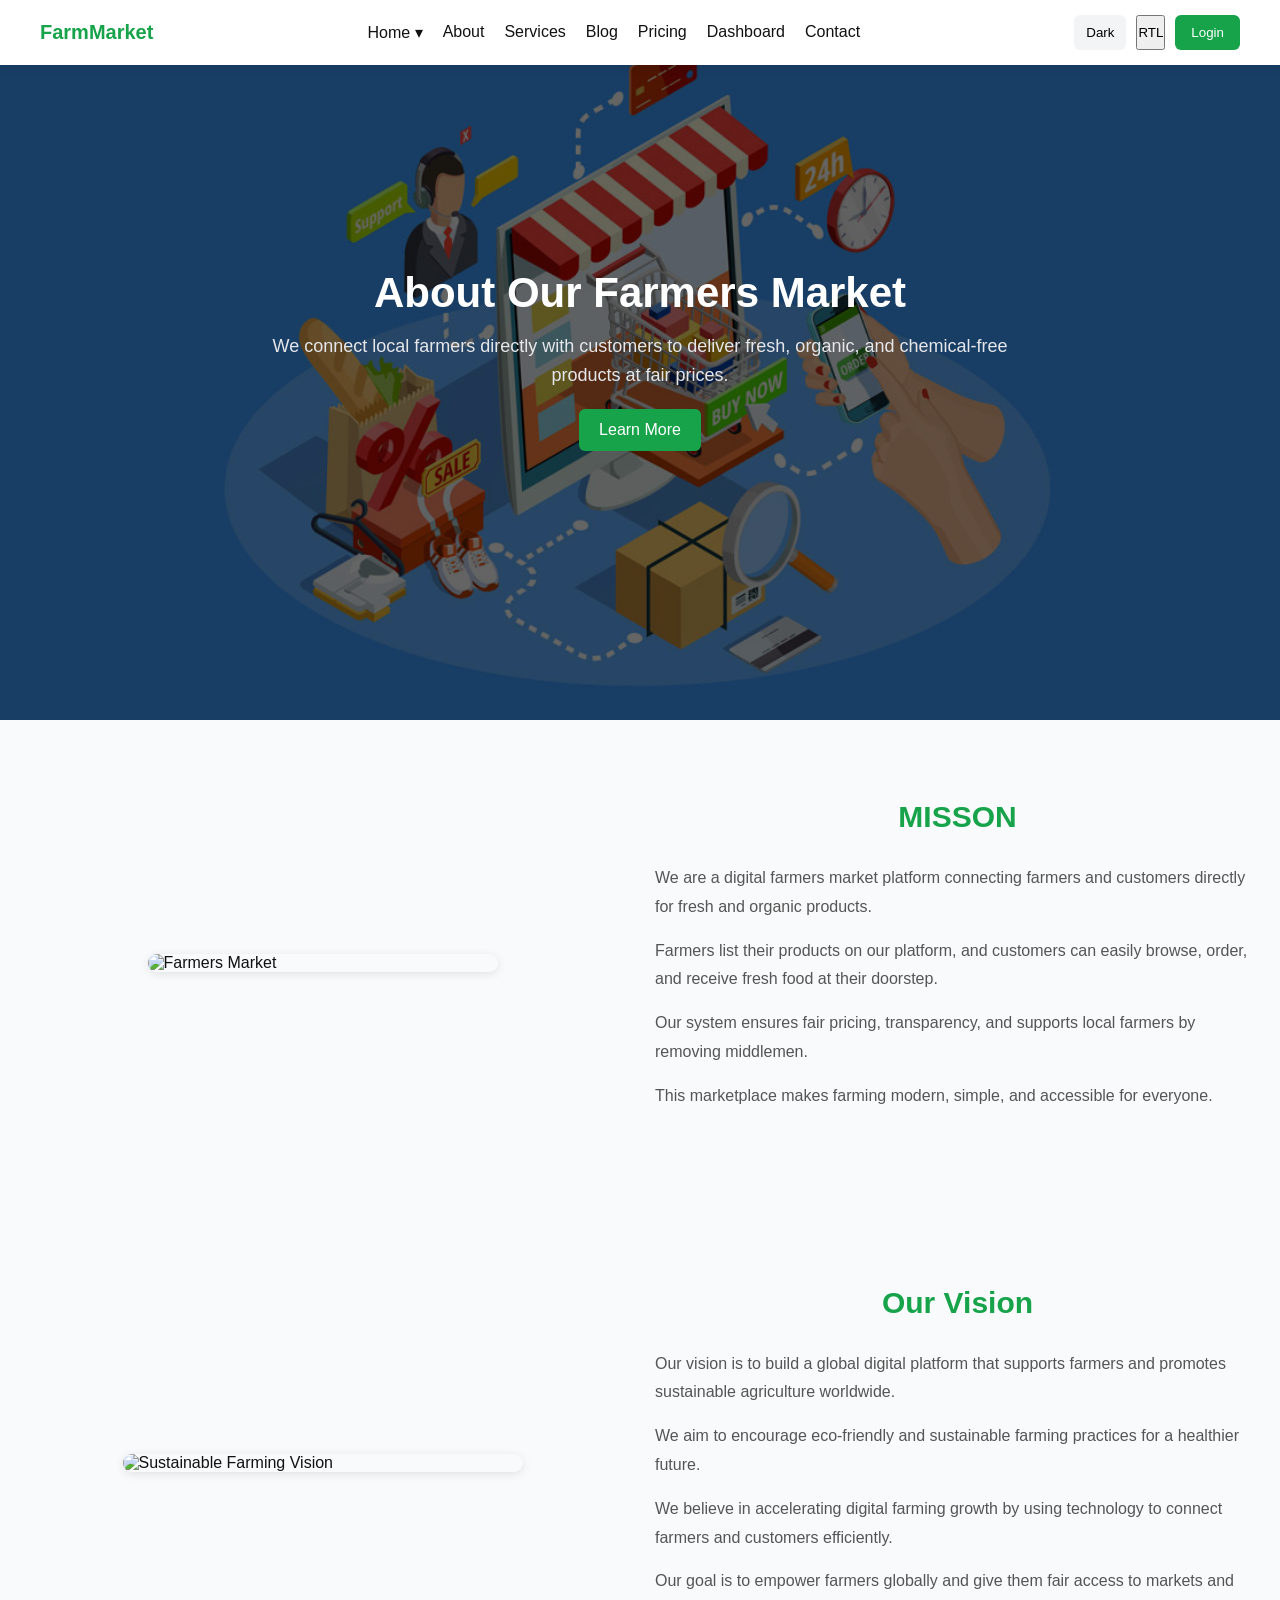
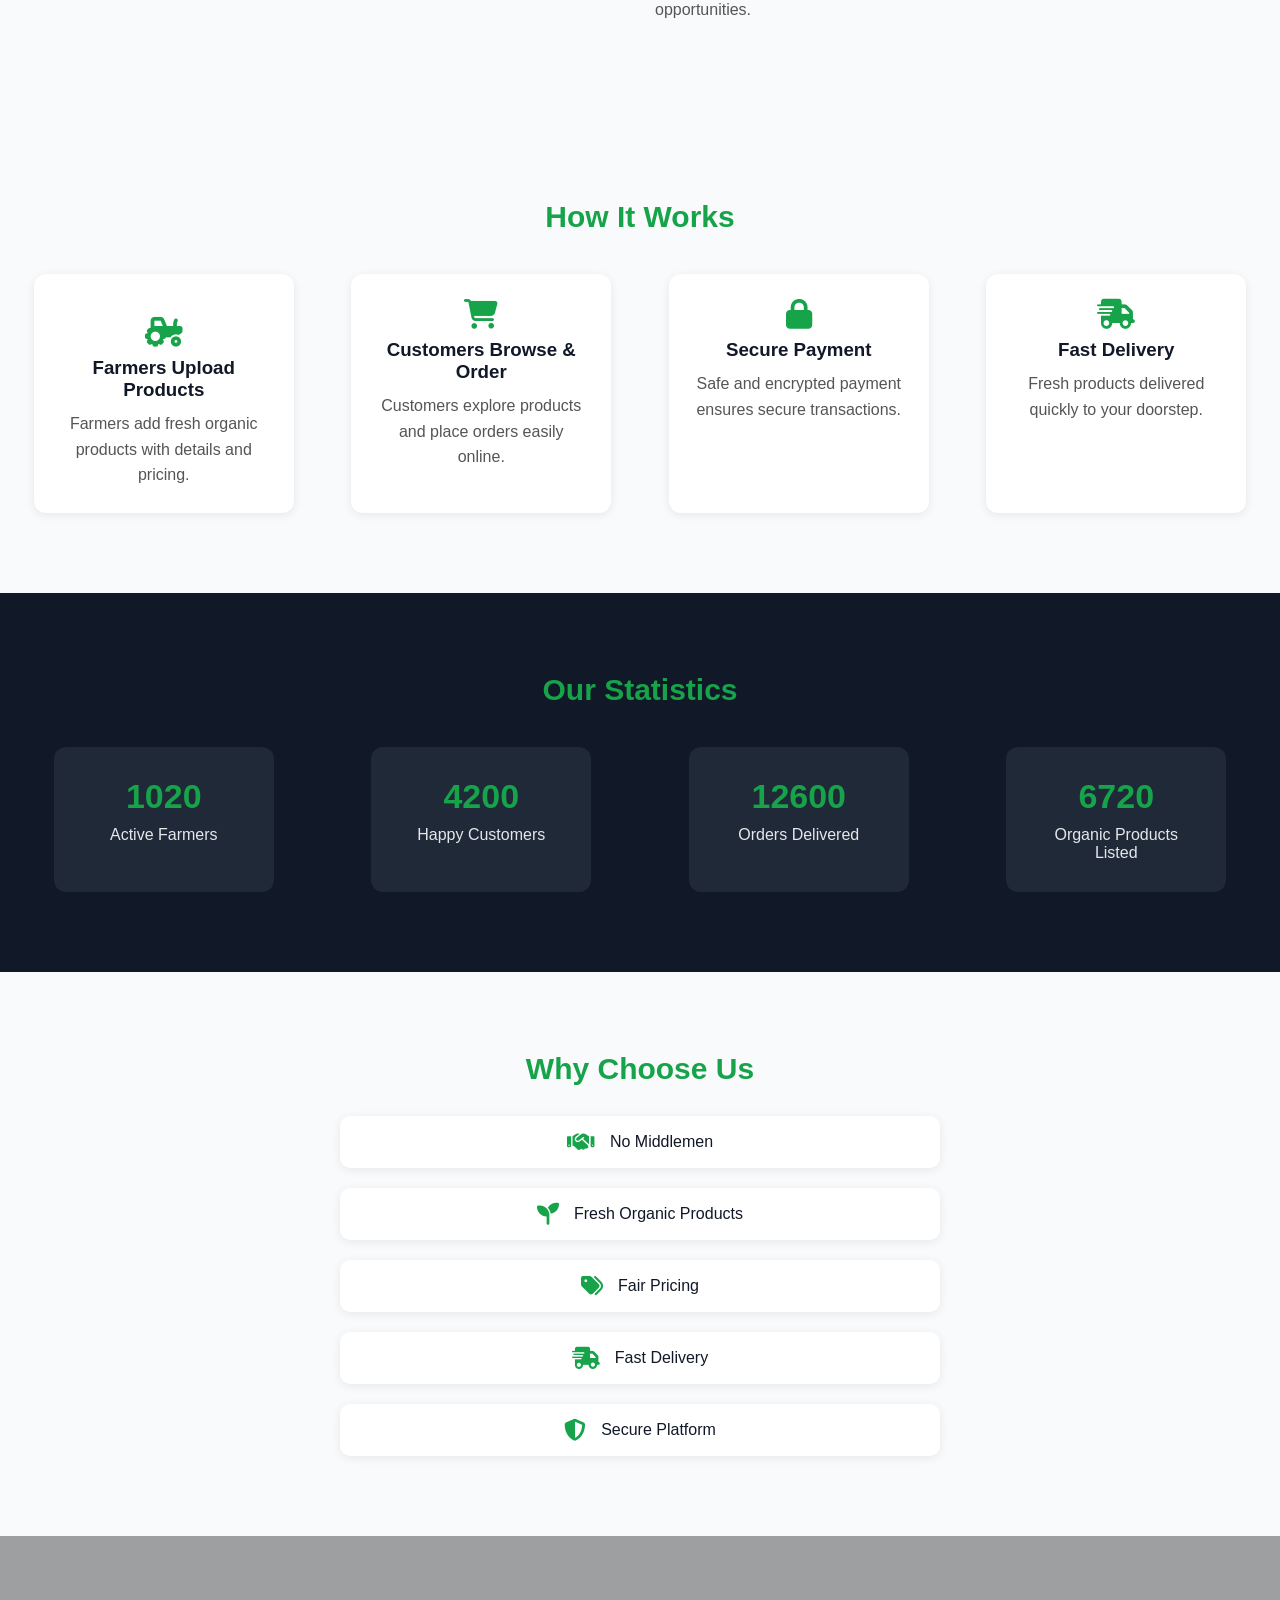
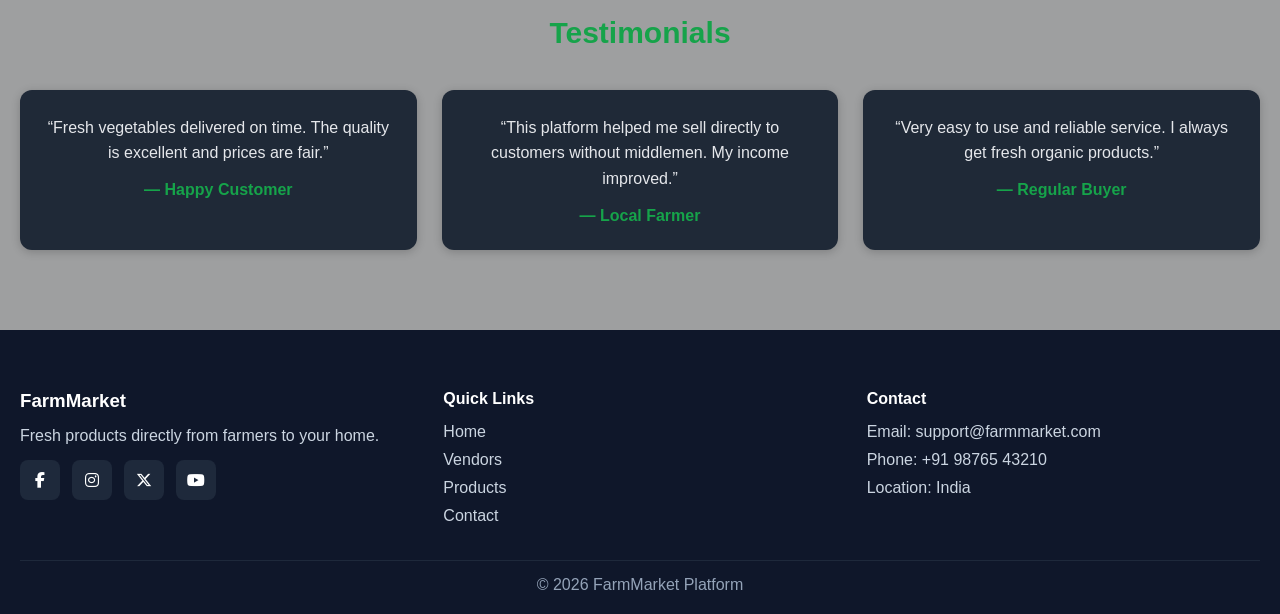
==== commit 239a2cc7: "first commit" ====
--- a/about.html
+++ b/about.html
@@ -30,15 +30,16 @@
       <a href="about.html">About</a>
       <a href="services.html">Services</a>
       <a href="Blog">Blog</a>
-      
-      <a href="#Dashboard">Dashboard</a>
-      <a href="#contact">Contact</a>
+      <a href="pricing.html">Pricing</a>
+      <a href="dashboard.html">Dashboard</a>
+      <a href="contact.html">Contact</a>
     </nav>
 
     <div class="actions">
 
        <button id="themeBtn" class="btn">Dark</button>
-      <button id="rtlBtn" class="btn">RTL</button>
+             <button id="rtlBtn">RTL</button>
+
       <!-- CTA -->
       <button class="primary-btn">Login</button>
 
--- a/about.css
+++ b/about.css
@@ -550,11 +550,11 @@
   color:#fff;
   transition:0.3s;
 }
-
-.rtl{
+body.rtl{
   direction:rtl;
-  text-align:right;
-}
+  text-align: right ;
+}
+  
 
 
 .dropdown{
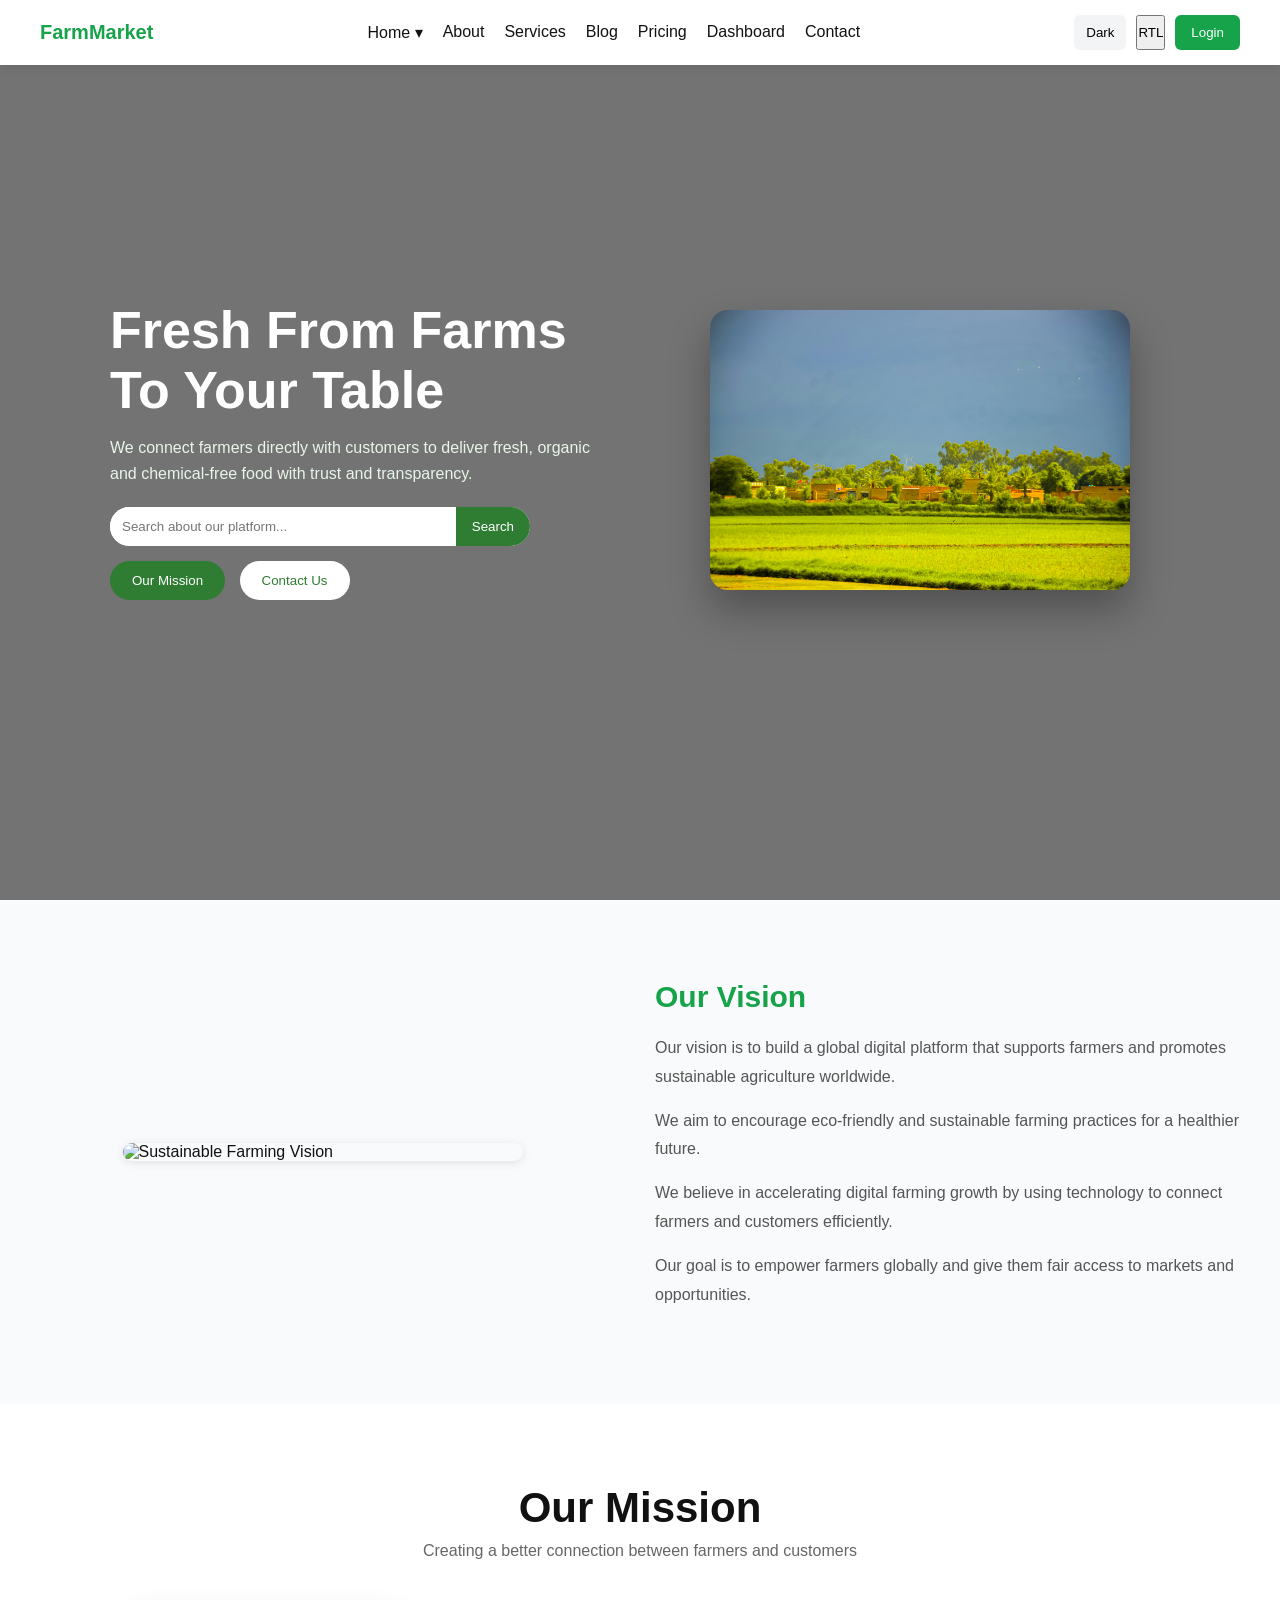
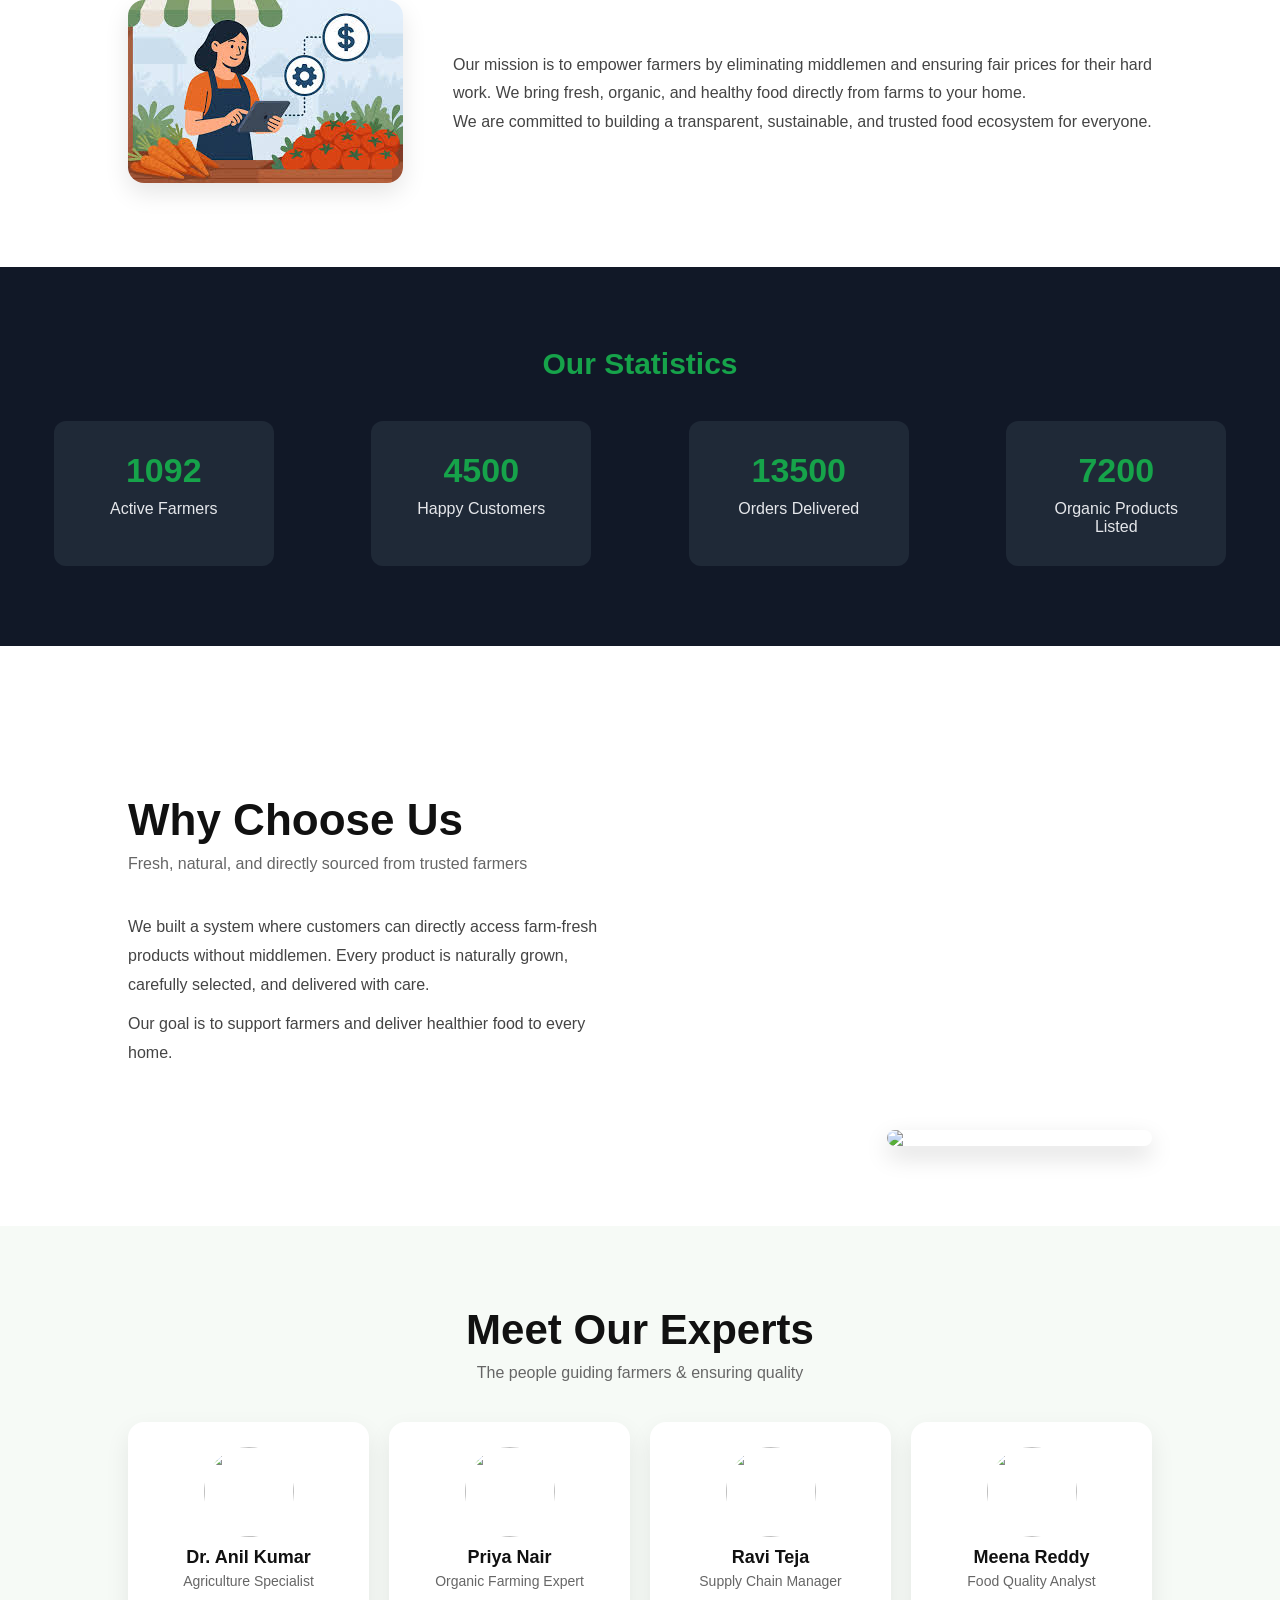
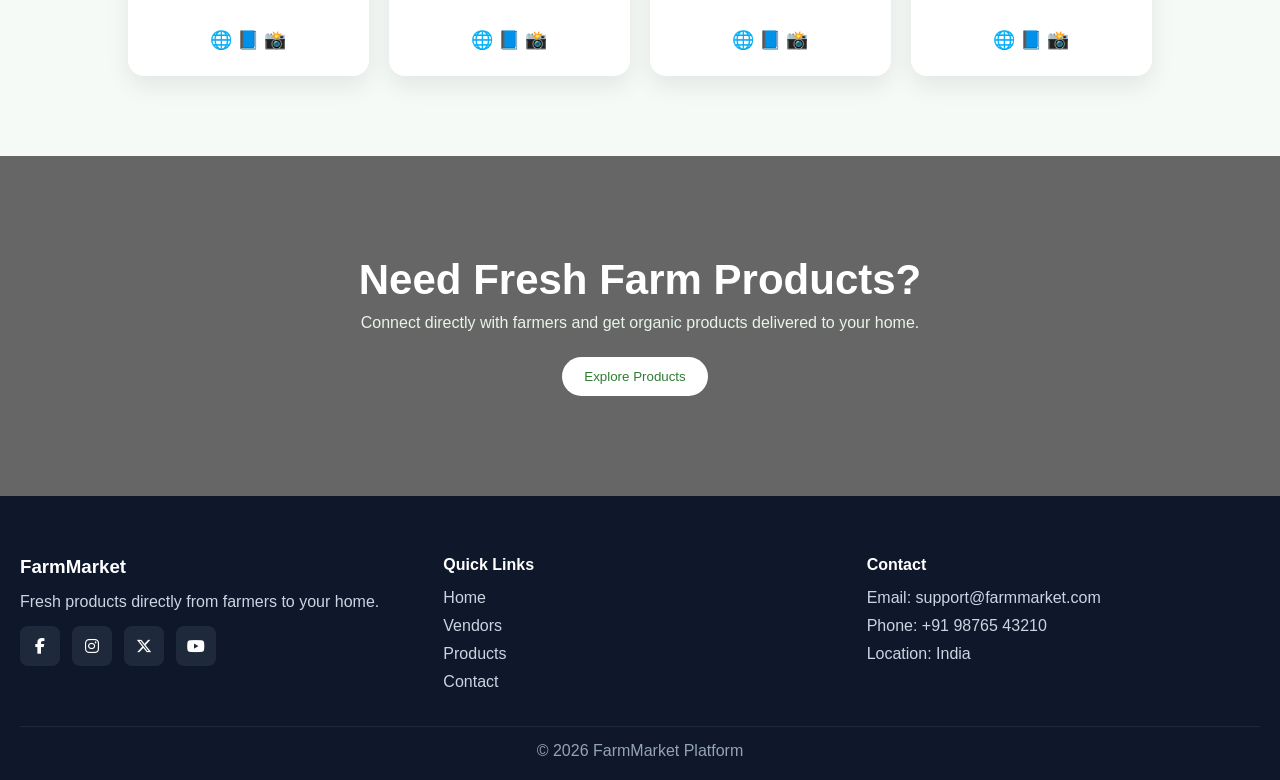
==== commit d568fb6d: "first commit" ====
--- a/about.html
+++ b/about.html
@@ -48,63 +48,49 @@
   </div>
 </header>
 
-<section class="about-hero" id="about">
-
-  <div class="about-overlay"></div>
-
-  <div class="container about-hero-content">
-
-    <h1>About Our Farmers Market</h1>
-
-    <p>
-      We connect local farmers directly with customers to deliver fresh,
-      organic, and chemical-free products at fair prices.
-    </p>
-
-    <button class="about-btn">Learn More</button>
-
-  </div>
-
-</section>
-
-<section class="section who-we-are" id="who">
-
-  <div class="container who-grid">
-
-    <!-- IMAGE -->
-    <div class="who-image">
-      <img src="https://images.unsplash.com/photo-1523741543316-beb7fc7023d8" alt="Farmers Market">
-    </div>
-
-    <!-- CONTENT -->
-    <div class="who-content">
-
-      <h2 class="section-title">MISSON</h2>
-
-      <p>
-        We are a digital farmers market platform connecting farmers and customers
-        directly for fresh and organic products.
-      </p>
-
-      <p>
-        Farmers list their products on our platform, and customers can easily
-        browse, order, and receive fresh food at their doorstep.
-      </p>
-
-      <p>
-        Our system ensures fair pricing, transparency, and supports local farmers
-        by removing middlemen.
-      </p>
-
-      <p>
-        This marketplace makes farming modern, simple, and accessible for everyone.
-      </p>
-
-    </div>
-
-  </div>
-
-</section>
+
+<section class="hero">
+
+  <!-- FLOATING SHAPES -->
+  <div class="shape s1"></div>
+  <div class="shape s2"></div>
+  <div class="shape s3"></div>
+
+  <div class="glass-overlay"></div>
+
+  <div class="hero-container">
+
+    <!-- LEFT CONTENT -->
+    <div class="hero-text">
+      <h1>Fresh From Farms<br>To Your Table</h1>
+
+      <p>
+        We connect farmers directly with customers to deliver fresh,
+        organic and chemical-free food with trust and transparency.
+      </p>
+
+      <!-- SEARCH -->
+      <div class="search-box">
+        <input type="text" placeholder="Search about our platform...">
+        <button>Search</button>
+      </div>
+
+      <!-- CTA -->
+      <div class="buttons">
+        <button class="primary">Our Mission</button>
+        <button class="secondary">Contact Us</button>
+      </div>
+    </div>
+
+    <!-- RIGHT IMAGE -->
+    <div class="hero-image">
+      <img src="images/v image.jpg" alt="Farm">
+    </div>
+
+  </div>
+
+</section>
+
 
 <section class="section vision" id="vision">
 
@@ -146,49 +132,39 @@
 
 </section>
 
-<section class="section how-it-works" id="how">
-
-  <div class="container">
-
-    <h2 class="section-title">How It Works</h2>
-
-    <div class="steps-grid">
-
-      <div class="step-card">
-        <img src="https://img.icons8.com/color/96/farmer.png" alt="">
-        <i class="fa-solid fa-tractor"></i>
-        <h3>Farmers Upload Products</h3>
-        <p>Farmers add fresh organic products with details and pricing.</p>
-      </div>
-
-      <div class="step-card">
-        
-        <i class="fa-solid fa-cart-shopping"></i>
-        <h3>Customers Browse & Order</h3>
-        <p>Customers explore products and place orders easily online.</p>
-      </div>
-
-      <div class="step-card">
-        
-        <i class="fa-solid fa-lock"></i>
-        <h3>Secure Payment</h3>
-        <p>Safe and encrypted payment ensures secure transactions.</p>
-      </div>
-
-      <div class="step-card">
-        
-        <i class="fa-solid fa-truck-fast"></i>
-        <h3>Fast Delivery</h3>
-        <p>Fresh products delivered quickly to your doorstep.</p>
-      </div>
-
-    </div>
-
-  </div>
-
-</section>
-
-<section class="section stats" id="stats">
+
+<section class="mission">
+
+  <h2>Our Mission</h2>
+  <p class="subtitle">Creating a better connection between farmers and customers</p>
+
+  <div class="mission-box">
+
+    <div class="mission-image">
+      <img src="images/12.jpg" alt="Farm Mission">
+    </div>
+
+    <div class="mission-text">
+
+      <p>
+        Our mission is to empower farmers by eliminating middlemen and ensuring
+        fair prices for their hard work. We bring fresh, organic, and healthy
+        food directly from farms to your home.
+      </p>
+
+      <p>
+        We are committed to building a transparent, sustainable, and trusted
+        food ecosystem for everyone.
+      </p>
+
+      
+
+  </div>
+
+</section>
+
+
+  <section class="section stats" id="stats">
 
   <div class="container">
 
@@ -221,79 +197,103 @@
   </div>
 
 </section>
-<section class="section why-choose" id="why">
-
-  <div class="container">
-
-    <h2 class="section-title">Why Choose Us</h2>
-
-    <div class="why-center">
-
-      <div class="why-item">
-        <i class="fa-solid fa-handshake"></i>
-        <p>No Middlemen</p>
-      </div>
-
-      <div class="why-item">
-        <i class="fa-solid fa-seedling"></i>
-        <p>Fresh Organic Products</p>
-      </div>
-
-      <div class="why-item">
-        <i class="fa-solid fa-tags"></i>
-        <p>Fair Pricing</p>
-      </div>
-
-      <div class="why-item">
-        <i class="fa-solid fa-truck-fast"></i>
-        <p>Fast Delivery</p>
-      </div>
-
-      <div class="why-item">
-        <i class="fa-solid fa-shield-halved"></i>
-        <p>Secure Platform</p>
-      </div>
-
-    </div>
-
-  </div>
-
-</section>
-
-<section class="section testimonials" id="testimonials">
-
-  <div class="container">
-
-    <h2 class="section-title">Testimonials</h2>
-
-    <div class="testimonial-grid">
-
-      <div class="testimonial-card">
-        <p>
-          “Fresh vegetables delivered on time. The quality is excellent and prices are fair.”
-        </p>
-        <h4>— Happy Customer</h4>
-      </div>
-
-      <div class="testimonial-card">
-        <p>
-          “This platform helped me sell directly to customers without middlemen. My income improved.”
-        </p>
-        <h4>— Local Farmer</h4>
-      </div>
-
-      <div class="testimonial-card">
-        <p>
-          “Very easy to use and reliable service. I always get fresh organic products.”
-        </p>
-        <h4>— Regular Buyer</h4>
-      </div>
-
-    </div>
-
-  </div>
-
-</section>
+
+<section class="why">
+
+  <div class="why-container">
+
+    <!-- LEFT TEXT -->
+    <div class="why-text">
+
+      <h2>Why Choose Us</h2>
+      <p class="subtitle">
+        Fresh, natural, and directly sourced from trusted farmers
+      </p>
+
+      <p class="desc">
+        We built a system where customers can directly access farm-fresh products
+        without middlemen. Every product is naturally grown, carefully selected,
+        and delivered with care.
+      </p>
+
+      <p class="desc">
+        Our goal is to support farmers and deliver healthier food to every home.
+      </p>
+
+    </div>
+
+    <!-- RIGHT IMAGES -->
+    <div class="why-images">
+
+      
+      <img src="https://images.unsplash.com/photo-1523741543316-beb7fc7023d8" class="img2">
+      
+
+    </div>
+
+  </div>
+
+</section>
+      
+  
+
+
+<section class="experts">
+
+  <h2>Meet Our Experts</h2>
+  <p>The people guiding farmers & ensuring quality</p>
+
+  <div class="expert-grid">
+
+    <div class="expert">
+      <img src="https://i.pravatar.cc/150?img=12" alt="">
+      <h3>Dr. Anil Kumar</h3>
+      <p>Agriculture Specialist</p>
+      <div class="social">🌐 📘 📸</div>
+    </div>
+
+    <div class="expert">
+      <img src="https://i.pravatar.cc/150?img=32" alt="">
+      <h3>Priya Nair</h3>
+      <p>Organic Farming Expert</p>
+      <div class="social">🌐 📘 📸</div>
+    </div>
+
+    <div class="expert">
+      <img src="https://i.pravatar.cc/150?img=45" alt="">
+      <h3>Ravi Teja</h3>
+      <p>Supply Chain Manager</p>
+      <div class="social">🌐 📘 📸</div>
+    </div>
+
+    <div class="expert">
+      <img src="https://i.pravatar.cc/150?img=56" alt="">
+      <h3>Meena Reddy</h3>
+      <p>Food Quality Analyst</p>
+      <div class="social">🌐 📘 📸</div>
+    </div>
+
+  </div>
+
+</section>
+
+
+        <section class="cta">
+
+  <div class="cta-content">
+
+    <h2>Need Fresh Farm Products?</h2>
+    <p>Connect directly with farmers and get organic products delivered to your home.</p>
+
+    <div class="cta-buttons">
+      
+      <button class="secondary">Explore Products</button>
+    </div>
+
+  </div>
+
+</section>
+
 
 <footer class="footer">
 
--- a/about.css
+++ b/about.css
@@ -95,68 +95,330 @@
 width:100%;
 }
 
-.about-hero{
-height:80vh;
-background-image:url("images/a10.image.jpg");
-background-size:cover;
-background-position:center;
-position:relative;
-display:flex;
-align-items:center;
-justify-content:center;
-text-align:center;
-color:#fff;
-}
-
-.about-overlay{
-position:absolute;
-top:0;
-left:0;
-width:100%;
-height:100%;
-background:rgba(0,0,0,0.6);
-}
-
-.about-hero-content{
-position:relative;
-z-index:2;
-max-width:800px;
-padding:20px;
-}
-
-.about-hero-content h1{
-font-size:42px;
-margin-bottom:15px;
-}
-
-.about-hero-content p{
-font-size:18px;
-color:#e5e7eb;
-line-height:1.6;
-margin-bottom:20px;
-}
-
-/* BUTTON */
-.about-btn{
-background:#16a34a;
-color:#fff;
-border:none;
-padding:12px 20px;
-border-radius:6px;
-cursor:pointer;
-font-size:16px;
-transition:0.3s;
-}
-
-.about-btn:hover{
-background:#15803d;
+
+.why{
+  padding:80px 10%;
+  font-family:'Poppins',sans-serif;
+  background:#fff;
+}
+
+/* CONTAINER */
+.why-container{
+  display:flex;
+  gap:60px;
+  align-items:center;
+}
+
+/* TEXT SIDE */
+.why-text{
+  flex:1;
+}
+
+.why-text h2{
+  font-size:44px;
+  margin-bottom:10px;
+}
+
+.subtitle{
+  color:#666;
+  margin-bottom:20px;
+}
+
+.desc{
+  color:#444;
+  line-height:1.8;
+  margin-bottom:10px;
+}
+
+/* IMAGE SIDE */
+.why-images{
+  flex:1;
+  position:relative;
+  height:420px;
+}
+
+/* IMAGES STACK */
+.why-images img{
+  position:absolute;
+  border-radius:16px;
+  box-shadow:0 10px 25px rgba(0,0,0,0.15);
+  transition:0.3s;
+}
+
+/* IMAGE 1 (MAIN) */
+.img1{
+  width:70%;
+  top:0;
+  left:0;
+  z-index:3;
+}
+
+/* IMAGE 2 */
+.img2{
+  width:55%;
+  bottom:0;
+  right:0;
+  z-index:2;
+}
+
+/* IMAGE 3 */
+.img3{
+  width:45%;
+  top:25%;
+  right:20%;
+  z-index:1;
+}
+
+/* HOVER EFFECT */
+.why-images img:hover{
+  transform:scale(1.05);
+  z-index:10;
 }
 
 /* RESPONSIVE */
 @media(max-width:768px){
-.about-hero-content h1{
-font-size:28px;
-}
+  .why-container{
+    flex-direction:column;
+    text-align:center;
+  }
+
+  .why-images{
+    height:300px;
+    margin-top:20px;
+  }
+}
+
+*{
+  margin:0;
+  padding:0;
+  box-sizing:border-box;
+  font-family:'Poppins',sans-serif;
+}
+
+/* HERO BACKGROUND */
+.hero{
+  height:100vh;
+  position:relative;
+  display:flex;
+  align-items:center;
+  justify-content:center;
+    background:url('https://images.unsplash.com/photo-1523741543316-beb7fc7023d8') center/cover no-repeat;
+
+  overflow:hidden;
+  color:#fff;
+}
+
+/* GLASS OVERLAY */
+.glass-overlay{
+  position:absolute;
+  inset:0;
+  background:rgba(0,0,0,0.55);
+  backdrop-filter:blur(3px);
+}
+
+/* FLOATING SHAPES */
+.shape{
+  position:absolute;
+  border-radius:50%;
+  background:rgba(255,255,255,0.12);
+  animation:float 6s infinite ease-in-out;
+}
+
+.s1{width:120px;height:120px;top:10%;left:10%;}
+.s2{width:90px;height:90px;bottom:15%;right:10%;animation-delay:2s;}
+.s3{width:60px;height:60px;top:20%;right:25%;animation-delay:4s;}
+
+/* CONTAINER */
+.hero-container{
+  position:relative;
+  z-index:2;
+  display:flex;
+  align-items:center;
+  justify-content:space-between;
+  gap:60px;
+  max-width:1100px;
+  padding:20px;
+}
+
+/* LEFT TEXT */
+.hero-text{
+  flex:1;
+}
+
+.hero-text h1{
+  font-size:52px;
+  font-weight:700;
+}
+
+.hero-text p{
+  margin:15px 0;
+  color:#e8f5e9;
+  line-height:1.6;
+}
+
+/* SEARCH BOX */
+.search-box{
+  display:flex;
+  max-width:420px;
+  background:rgba(255,255,255,0.95);
+  border-radius:30px;
+  overflow:hidden;
+  margin-top:20px;
+}
+
+.search-box input{
+  flex:1;
+  padding:12px;
+  border:none;
+  outline:none;
+}
+
+.search-box button{
+  background:#2e7d32;
+  color:#fff;
+  border:none;
+  padding:12px 16px;
+  cursor:pointer;
+}
+
+/* BUTTONS */
+.buttons{
+  margin-top:15px;
+}
+
+.primary, .secondary{
+  padding:12px 20px;
+  border-radius:25px;
+  border:none;
+  cursor:pointer;
+  margin-right:10px;
+  transition:0.3s;
+}
+
+.primary{
+  background:#fff;
+  color:#2e7d32;
+}
+
+.secondary{
+  background:transparent;
+  border:2px solid #fff;
+  color:#fff;
+}
+
+.primary:hover,
+.secondary:hover{
+  transform:scale(1.05);
+}
+
+/* RIGHT IMAGE */
+.hero-image{
+  flex:1;
+  display:flex;
+  justify-content:center;
+}
+
+.hero-image img{
+  width:420px;
+  border-radius:18px;
+  box-shadow:0 20px 40px rgba(0,0,0,0.3);
+}
+
+/* ANIMATION */
+@keyframes float{
+  0%,100%{transform:translateY(0);}
+  50%{transform:translateY(-20px);}
+}
+
+/* RESPONSIVE */
+@media(max-width:768px){
+  .hero-container{
+    flex-direction:column;
+    text-align:center;
+  }
+
+  .hero-text h1{
+    font-size:34px;
+  }
+
+  .hero-image img{
+    width:100%;
+  }
+
+  .search-box{
+    width:100%;
+  }
+}
+
+
+.mission{
+  padding:80px 10%;
+  text-align:center;
+  font-family:'Poppins',sans-serif;
+  background:#fff;
+}
+
+.mission h2{
+  font-size:42px;
+  margin-bottom:10px;
+}
+
+.subtitle{
+  color:#666;
+  margin-bottom:40px;
+}
+
+/* LAYOUT */
+.mission-box{
+  display:flex;
+  align-items:center;
+  gap:50px;
+  text-align:left;
+}
+
+/* IMAGE */
+.mission-image img{
+  width:100%;
+  max-width:420px;
+  border-radius:16px;
+  transition:0.3s;
+  box-shadow:0 10px 25px rgba(0,0,0,0.1);
+}
+
+.mission-image img:hover{
+  transform:scale(1.03);
+}
+
+/* TEXT */
+.mission-text{
+  flex:1;
+  color:#444;
+  line-height:1.8;
+}
+
+/* HIGHLIGHTS */
+.highlights p{
+  margin-top:10px;
+  padding:8px 0;
+  border-bottom:1px solid #eee;
+  transition:0.3s;
+}
+
+.highlights p:hover{
+  color:#2e7d32;
+  transform:translateX(5px);
+}
+
+/* RESPONSIVE */
+@media(max-width:768px){
+  .mission-box{
+    flex-direction:column;
+    text-align:center;
+  }
+
+  .mission-text{
+    text-align:center;
+  }
 }
 
 .who-we-are{
@@ -254,74 +516,6 @@
 }
 }
 
-.how-it-works{
-background:#f9fafb;
-padding:80px 20px;
-text-align:center;
-}
-
-.steps-grid{
-display:grid;
-grid-template-columns:repeat(4,1fr);
-gap:30px; /* ✅ proper gap fix */
-margin-top:40px;
-justify-items:center;
-}
-
-/* CARD */
-.step-card{
-background:#fff;
-padding:25px;
-border-radius:12px;
-text-align:center;
-box-shadow:0 2px 10px rgba(0,0,0,0.08);
-transition:0.3s;
-width:100%;
-max-width:260px;
-}
-
-.step-card:hover{
-transform:translateY(-5px);
-}
-
-/* IMAGE */
-.step-card img{
-width:60px;   /* ✅ small clean image */
-margin-bottom:10px;
-}
-
-/* ICON */
-.step-card i{
-font-size:30px;
-color:#16a34a;
-margin-bottom:10px;
-display:block;
-}
-
-/* TEXT */
-.step-card h3{
-margin-bottom:10px;
-color:#111827;
-}
-
-.step-card p{
-color:#555;
-line-height:1.6;
-}
-
-/* RESPONSIVE */
-@media(max-width:992px){
-.steps-grid{
-grid-template-columns:repeat(2,1fr);
-}
-}
-
-@media(max-width:600px){
-.steps-grid{
-grid-template-columns:1fr;
-}
-}
-
 .stats{
 background:#111827;
 color:#fff;
@@ -375,107 +569,156 @@
 }
 
 
-.why-choose{
-background:#f9fafb;
-padding:80px 20px;
-text-align:center;
-}
-
-.why-center{
-max-width:600px;
-margin:auto;
-display:flex;
-flex-direction:column;
-gap:20px;
-}
-
-/* ITEM */
-.why-item{
-display:flex;
-align-items:center;
-justify-content:center;
-gap:15px;
-background:#fff;
-padding:15px;
-border-radius:10px;
-box-shadow:0 2px 10px rgba(0,0,0,0.08);
-transition:0.3s;
-}
-
-.why-item:hover{
-transform:scale(1.03);
-}
-
-.why-item i{
-font-size:22px;
-color:#16a34a;
-}
-
-.why-item p{
-font-size:16px;
-color:#111827;
-font-weight:500;
-}
-
-/* TITLE */
-.section-title{
-text-align:center;
-font-size:30px;
-margin-bottom:30px;
-color:#16a34a;
-}
-
-.testimonials{
-background:#9e9fa0;
-color:#fff;
-padding:80px 20px;
-text-align:center;
-}
-
-.testimonial-grid{
-display:grid;
-grid-template-columns:repeat(3,1fr);
-gap:25px;
-margin-top:40px;
-}
-
-/* CARD */
-.testimonial-card{
-background:#1f2937;
-padding:25px;
-border-radius:12px;
-box-shadow:0 2px 10px rgba(0,0,0,0.2);
-transition:0.3s;
-}
-
-.testimonial-card:hover{
-transform:translateY(-5px);
-background:#777777;
-}
-
-.testimonial-card p{
-color:#e5e7eb;
-line-height:1.6;
-margin-bottom:15px;
-}
-
-.testimonial-card h4{
-color:#16a34a;
+
+
+
+
+
+
+
+
+.experts{
+  padding:80px 10%;
+  text-align:center;
+  background:#f6faf6;
+}
+
+.experts h2{
+  font-size:42px;
+  margin-bottom:10px;
+}
+
+.experts p{
+  color:#666;
+  margin-bottom:40px;
+}
+
+/* GRID */
+.expert-grid{
+  display:grid;
+  grid-template-columns:repeat(4,1fr);
+  gap:20px;
+}
+
+/* CARD STYLE (LIGHT PREMIUM) */
+.expert{
+  background:#fff;
+  padding:25px;
+  border-radius:16px;
+  box-shadow:0 10px 25px rgba(0,0,0,0.08);
+  transition:0.3s;
+}
+
+/* HOVER EFFECT */
+.expert:hover{
+  transform:translateY(-8px);
+}
+
+/* IMAGE */
+.expert img{
+  width:90px;
+  height:90px;
+  border-radius:50%;
+  margin-bottom:10px;
+}
+
+/* TEXT */
+.expert h3{
+  font-size:18px;
+  margin-bottom:5px;
+}
+
+.expert p{
+  font-size:14px;
+  color:#666;
+}
+
+/* SOCIAL */
+.social{
+  margin-top:10px;
+  font-size:18px;
+  cursor:pointer;
 }
 
 /* RESPONSIVE */
-@media(max-width:992px){
-.testimonial-grid{
-grid-template-columns:repeat(2,1fr);
-}
-}
-
-@media(max-width:600px){
-.testimonial-grid{
-grid-template-columns:1fr;
-}
-}
-
+@media(max-width:768px){
+  .expert-grid{
+    grid-template-columns:1fr;
+  }
+}
+
+
+.cta{
+  padding:100px 10%;
+  text-align:center;
+  color:#fff;
+  position:relative;
+}
+
+/* DARK OVERLAY */
+.cta::before{
+  content:"";
+  position:absolute;
+  inset:0;
+  background:rgba(0,0,0,0.6);
+}
+
+/* CONTENT */
+.cta-content{
+  position:relative;
+  max-width:700px;
+  margin:auto;
+}
+
+.cta h2{
+  font-size:42px;
+  margin-bottom:10px;
+}
+
+.cta p{
+  color:#e8f5e9;
+  margin-bottom:25px;
+}
+
+/* BUTTONS */
+.cta-buttons{
+  display:flex;
+  justify-content:center;
+  gap:15px;
+  flex-wrap:wrap;
+}
+
+.primary, .secondary{
+  padding:12px 22px;
+  border-radius:30px;
+  border:none;
+  cursor:pointer;
+  transition:0.3s;
+  font-weight:500;
+}
+
+.primary{
+  background:#2e7d32;
+  color:#fff;
+}
+
+.secondary{
+  background:#fff;
+  color:#2e7d32;
+}
+
+/* HOVER */
+.primary:hover,
+.secondary:hover{
+  transform:scale(1.05);
+}
+
+/* RESPONSIVE */
+@media(max-width:768px){
+  .cta h2{
+    font-size:28px;
+  }
+}
 .footer{
 background:#0f172a;
 color:#fff;
